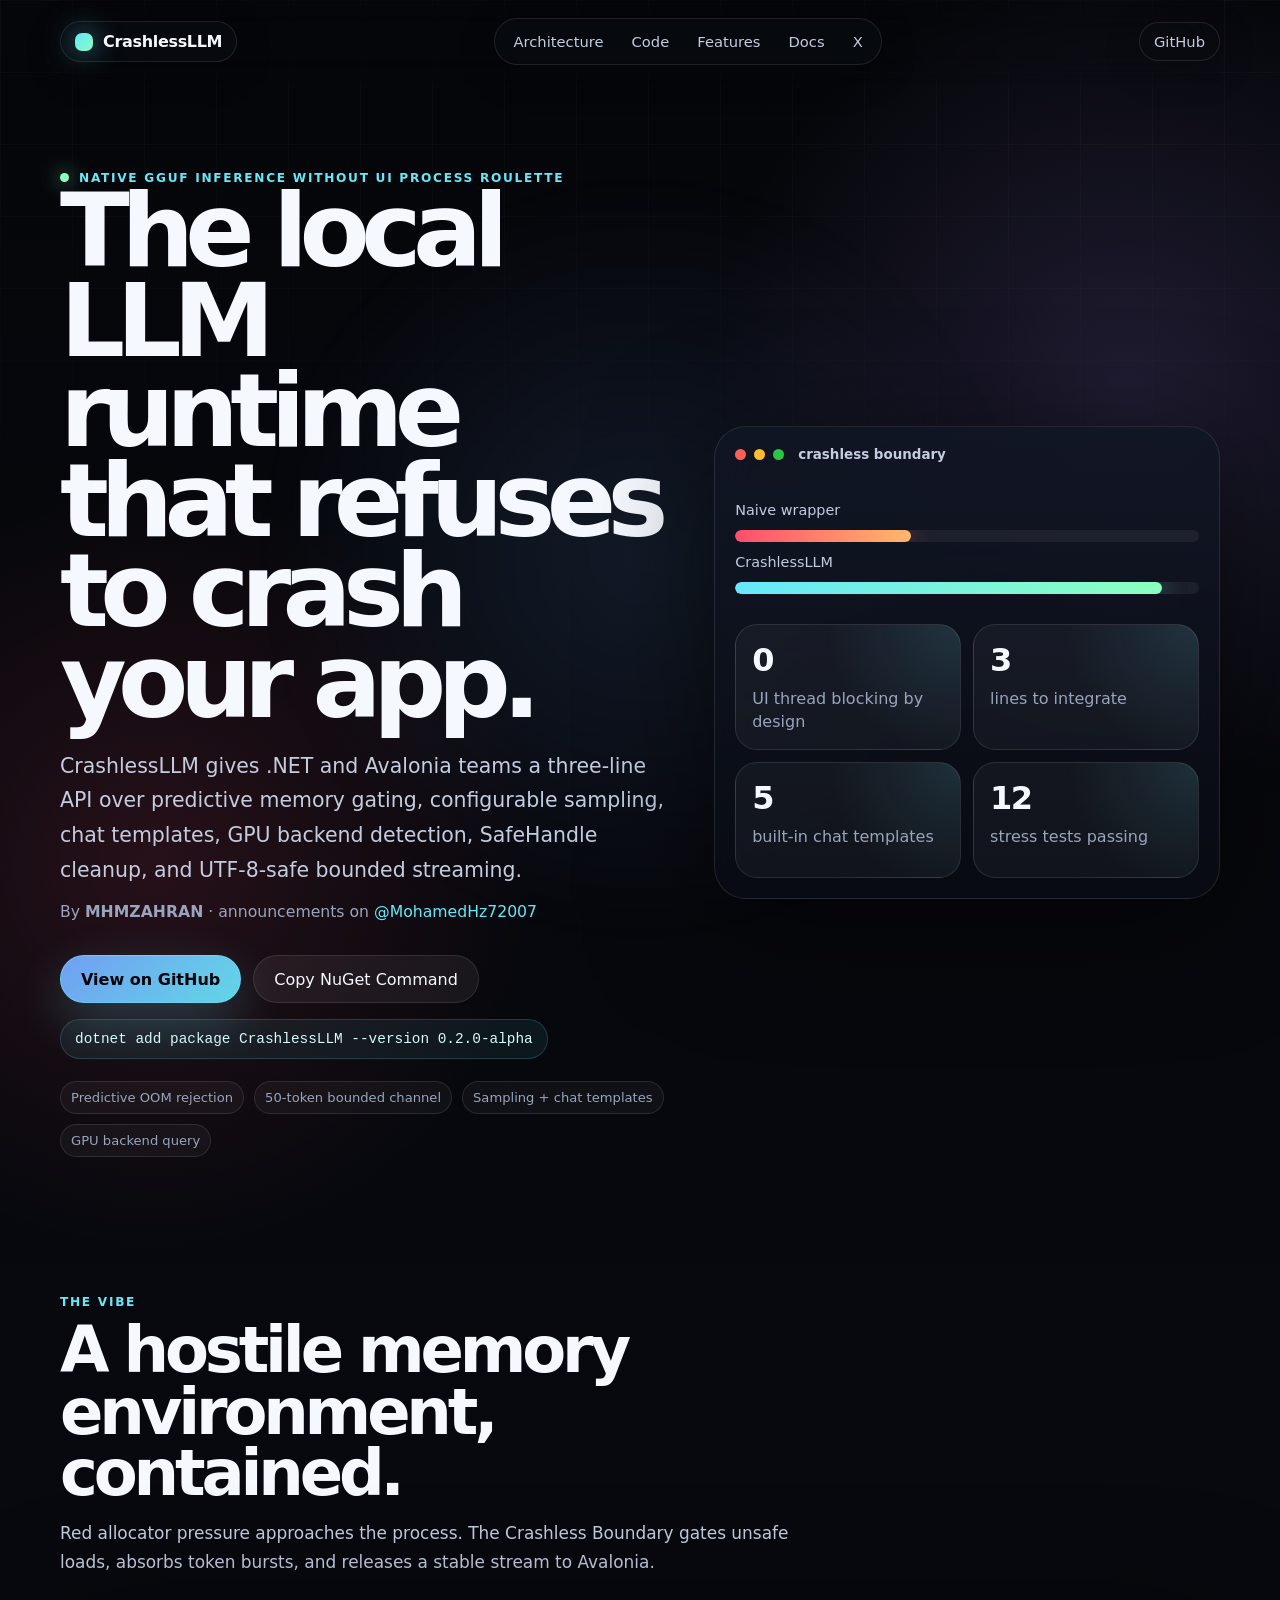
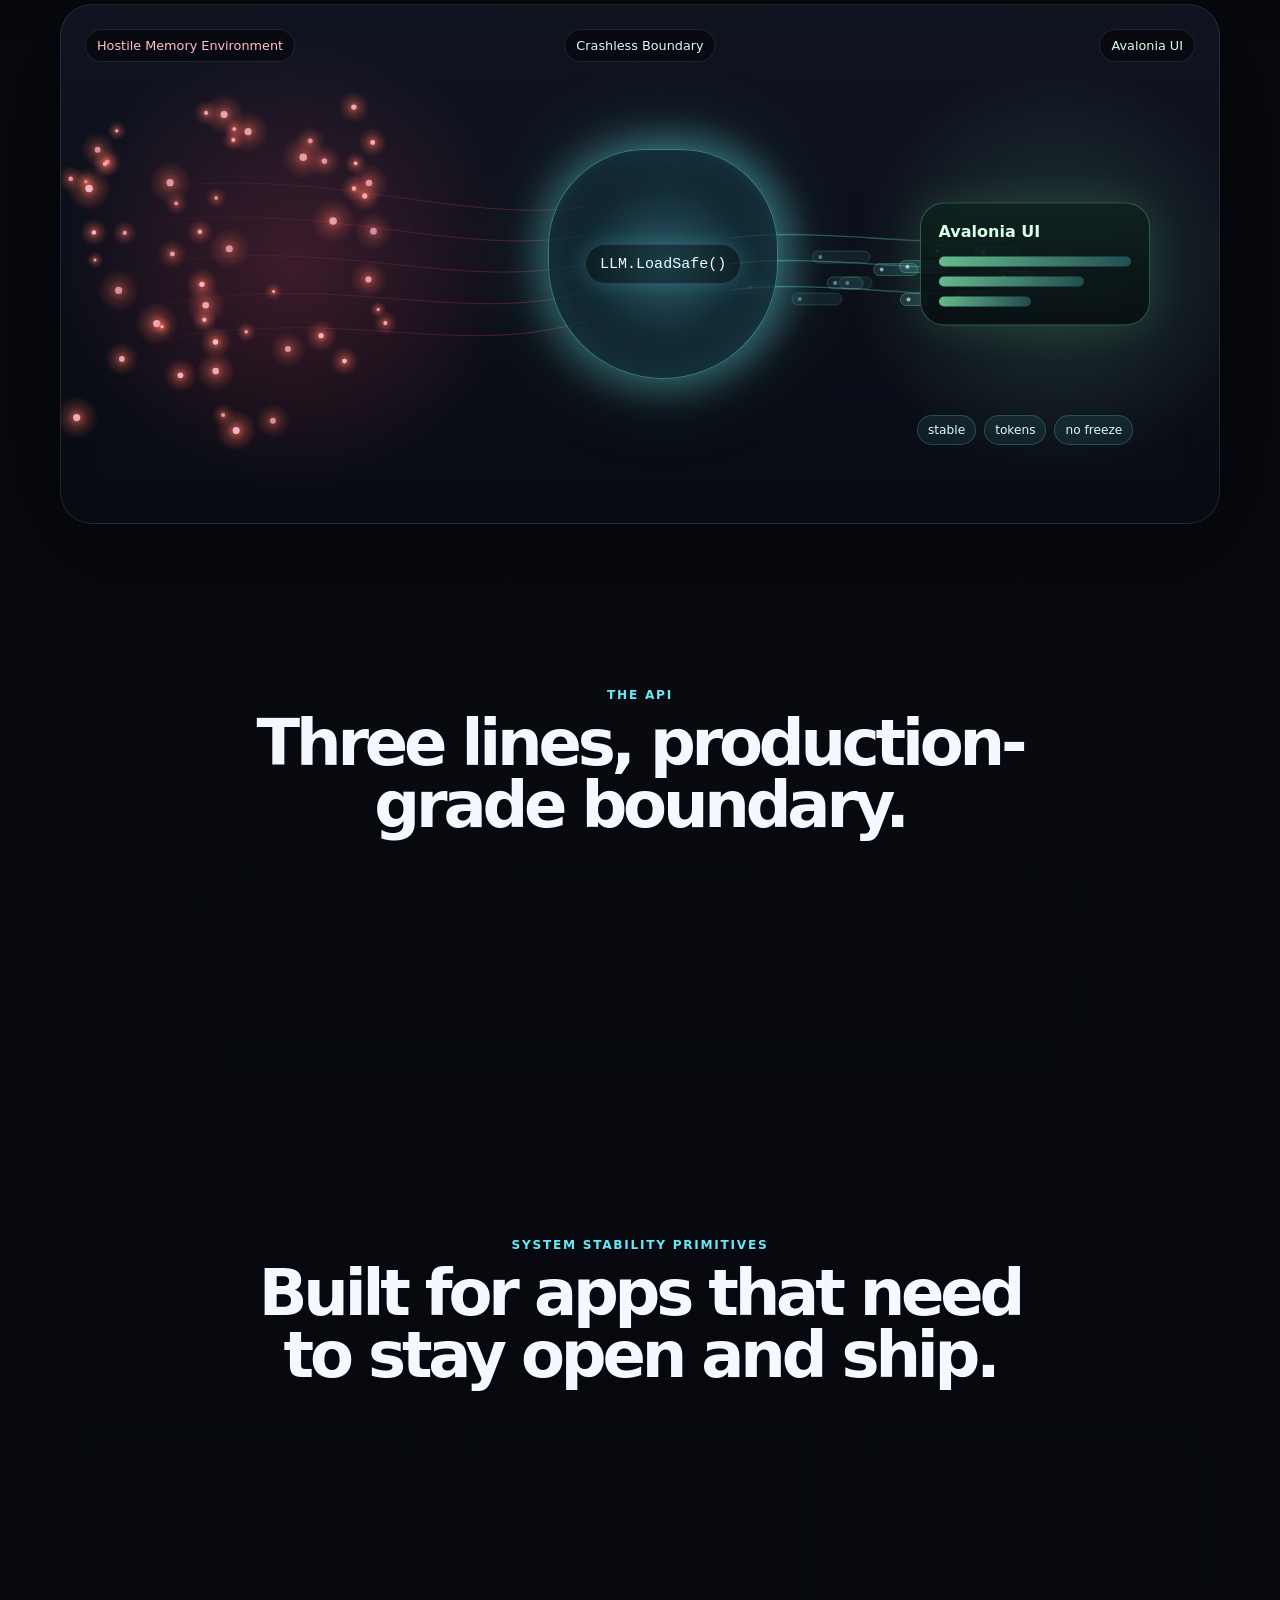
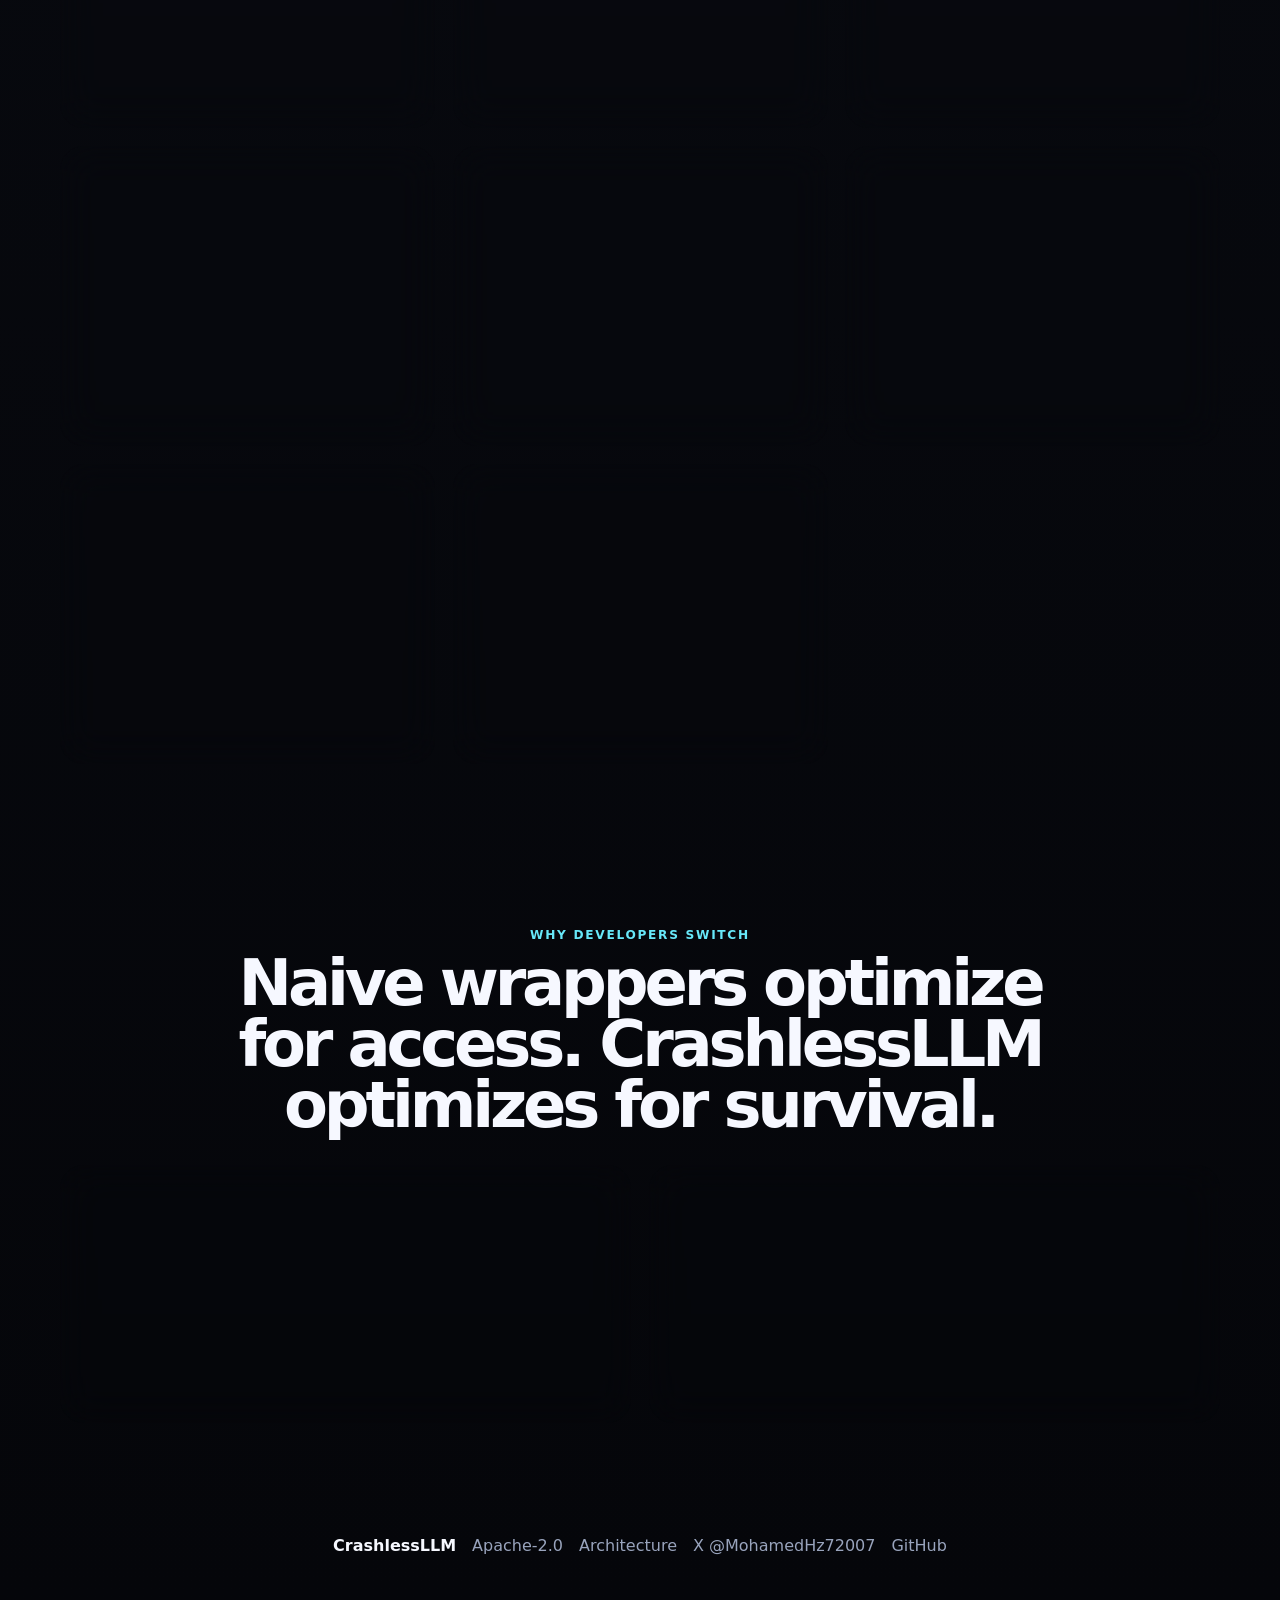
==== index.html @ f3a206a0 "Prepare CrashlessLLM for open-source publishing" ====
<!doctype html>
<html lang="en">
<head>
  <meta charset="utf-8">
  <meta name="viewport" content="width=device-width, initial-scale=1">
  <title>CrashlessLLM — Crash-resistant local LLMs for .NET</title>
  <meta name="description" content="CrashlessLLM is a zero-config, crash-resistant native embedding layer for local GGUF LLMs in .NET and Avalonia apps with predictive gating, sampling controls, chat templates, and bounded streaming.">
  <link rel="stylesheet" href="styles.css">
</head>
<body>
  <div class="page-glow"></div>
  <header class="nav">
    <a class="brand" href="#top" aria-label="CrashlessLLM home">
      <span class="brand-mark"></span>
      <span>CrashlessLLM</span>
    </a>
    <nav class="nav-links" aria-label="Primary navigation">
      <a href="#architecture">Architecture</a>
      <a href="#code">Code</a>
      <a href="#features">Features</a>
      <a href="docs/ARCHITECTURE.md">Docs</a>
      <a href="https://x.com/MohamedHz72007">X</a>
    </nav>
    <a class="nav-github" href="https://github.com/mohamedhossammohamed/CrashlessLLM">GitHub</a>
  </header>

  <main id="top">
    <section class="hero section-shell">
      <div class="hero-copy">
        <div class="eyebrow"><span></span> Native GGUF inference without UI process roulette</div>
        <h1>The local LLM runtime that refuses to crash your app.</h1>
        <p class="hero-subtitle">CrashlessLLM gives .NET and Avalonia teams a three-line API over predictive memory gating, configurable sampling, chat templates, GPU backend detection, SafeHandle cleanup, and UTF-8-safe bounded streaming.</p>
        <p class="creator-line">By <strong>MHMZAHRAN</strong> · announcements on <a href="https://x.com/MohamedHz72007">@MohamedHz72007</a></p>
        <div class="hero-actions">
          <a class="button primary" href="https://github.com/mohamedhossammohamed/CrashlessLLM">View on GitHub</a>
          <button class="button secondary" id="copyCommand" type="button" data-command="dotnet add package CrashlessLLM --version 0.2.0-alpha">Copy NuGet Command</button>
        </div>
        <div class="command-pill" id="commandPill">dotnet add package CrashlessLLM --version 0.2.0-alpha</div>
        <div class="proof-row" aria-label="Key stability promises">
          <span>Predictive OOM rejection</span>
          <span>50-token bounded channel</span>
          <span>Sampling + chat templates</span>
          <span>GPU backend query</span>
        </div>
      </div>
      <div class="hero-card" id="architecture">
        <div class="card-header">
          <span class="dot red"></span>
          <span class="dot yellow"></span>
          <span class="dot green"></span>
          <strong>crashless boundary</strong>
        </div>
        <div class="stability-meter">
          <span>Naive wrapper</span>
          <div class="meter unstable"><i></i></div>
          <span>CrashlessLLM</span>
          <div class="meter stable"><i></i></div>
        </div>
        <div class="hero-stat-grid">
          <div><strong>0</strong><span>UI thread blocking by design</span></div>
          <div><strong>3</strong><span>lines to integrate</span></div>
          <div><strong>5</strong><span>built-in chat templates</span></div>
          <div><strong>12</strong><span>stress tests passing</span></div>
        </div>
      </div>
    </section>

    <section class="visual-section section-shell" aria-labelledby="visual-title">
      <div class="section-heading">
        <span class="section-kicker">The vibe</span>
        <h2 id="visual-title">A hostile memory environment, contained.</h2>
        <p>Red allocator pressure approaches the process. The Crashless Boundary gates unsafe loads, absorbs token bursts, and releases a stable stream to Avalonia.</p>
      </div>
      <div class="memory-visual" role="img" aria-label="Animated diagram showing hostile memory particles being caught by CrashlessLLM and converted into stable token streams for Avalonia UI">
        <canvas id="memoryCanvas"></canvas>
        <div class="visual-label left">Hostile Memory Environment</div>
        <div class="visual-label center">Crashless Boundary</div>
        <div class="visual-label right">Avalonia UI</div>
        <div class="shield">
          <div class="shield-core">LLM.LoadSafe()</div>
        </div>
        <div class="ui-block">
          <span class="ui-title">Avalonia UI</span>
          <span class="ui-line wide"></span>
          <span class="ui-line"></span>
          <span class="ui-line short"></span>
        </div>
        <div class="token-stream" aria-hidden="true">
          <span>stable</span>
          <span>tokens</span>
          <span>no freeze</span>
        </div>
      </div>
    </section>

    <section class="code-section section-shell" id="code" aria-labelledby="code-title">
      <div class="section-heading compact">
        <span class="section-kicker">The API</span>
        <h2 id="code-title">Three lines, production-grade boundary.</h2>
      </div>
      <div class="code-window">
        <div class="code-titlebar">
          <span class="dot red"></span>
          <span class="dot yellow"></span>
          <span class="dot green"></span>
          <span>MainWindow.axaml.cs</span>
        </div>
        <pre><code><span class="kw">using var</span> llm = <span class="type">LLM</span>.<span class="fn">LoadSafe</span>(<span class="str">"models/llama-3-8b.gguf"</span>);
<span class="kw">await foreach</span> (<span class="kw">var</span> token <span class="kw">in</span> llm.<span class="fn">StreamAsync</span>(<span class="str">"Explain stable local inference."</span>))
    Output.Text += token;</code></pre>
      </div>
    </section>

    <section class="features section-shell" id="features" aria-labelledby="features-title">
      <div class="section-heading compact">
        <span class="section-kicker">System stability primitives</span>
        <h2 id="features-title">Built for apps that need to stay open and ship.</h2>
      </div>
      <div class="feature-grid">
        <article class="feature-card">
          <div class="feature-icon gate"></div>
          <h3>Predictive Gating</h3>
          <p>CrashlessLLM estimates model bytes, worst-case KV cache, and margin before native allocation. Unsafe loads become explicit diagnostics, not surprise process death.</p>
        </article>
        <article class="feature-card">
          <div class="feature-icon ui"></div>
          <h3>Zero UI Blocking</h3>
          <p>Generation runs on a native worker and streams through <code>IAsyncEnumerable&lt;string&gt;</code>. When the UI slows down, backpressure lands on the worker, not the window.</p>
        </article>
        <article class="feature-card">
          <div class="feature-icon gc"></div>
          <h3>GC-Safe Streaming</h3>
          <p>Ephemeral UTF-8 pointers are copied immediately, callback delegates stay pinned for the session lifetime, and SafeHandle-owned native resources release deterministically.</p>
        </article>
        <article class="feature-card">
          <div class="feature-icon gate"></div>
          <h3>Sampling Controls</h3>
          <p>Temperature, top-k, top-p, min-p, repeat penalty, repeat window, seed, and max tokens are configured from C# and translated into a native sampler chain.</p>
        </article>
        <article class="feature-card">
          <div class="feature-icon ui"></div>
          <h3>Chat Templates</h3>
          <p>Format conversations for Llama 3, ChatML, Mistral, Gemma, and Phi without scattering prompt syntax across your Avalonia view models.</p>
        </article>
        <article class="feature-card">
          <div class="feature-icon gate"></div>
          <h3>Accurate KV Introspection</h3>
          <p>After a safe load, query model layers, heads, context training size, and exact KV bytes per token for diagnostics and memory-aware UI reporting.</p>
        </article>
        <article class="feature-card">
          <div class="feature-icon ui"></div>
          <h3>GPU Backend Detection</h3>
          <p>Ask the native library which backends were compiled in — Metal, CUDA, Vulkan, ROCm, or SYCL — before presenting acceleration options.</p>
        </article>
        <article class="feature-card">
          <div class="feature-icon gc"></div>
          <h3>Native Release Pipeline</h3>
          <p>Cross-platform CI builds macOS, Linux, and Windows native artifacts. The NuGet publish script builds, tests, packs, verifies, and pushes.</p>
        </article>
      </div>
    </section>

    <section class="comparison section-shell" aria-labelledby="comparison-title">
      <div class="section-heading compact">
        <span class="section-kicker">Why developers switch</span>
        <h2 id="comparison-title">Naive wrappers optimize for access. CrashlessLLM optimizes for survival.</h2>
      </div>
      <div class="comparison-grid">
        <div class="comparison-card bad">
          <h3>Naive llama.cpp wrapper</h3>
          <ul>
            <li>Loads first, discovers OOM later</li>
            <li>Pushes tokens faster than UI can paint</li>
            <li>Lets C++ lifetime leak into managed code</li>
            <li>Hardcodes sampling, token limits, and prompt formats</li>
          </ul>
        </div>
        <div class="comparison-card good">
          <h3>CrashlessLLM</h3>
          <ul>
            <li>Rejects unsafe allocations before load</li>
            <li>Bounds token pressure with channel backpressure</li>
            <li>Owns native lifetime through SafeHandle</li>
            <li>Exposes sampling, chat templates, GPU flags, and model architecture</li>
          </ul>
        </div>
      </div>
    </section>
  </main>

  <footer class="footer section-shell">
    <span>CrashlessLLM</span>
    <span>Apache-2.0</span>
    <a href="docs/ARCHITECTURE.md">Architecture</a>
    <a href="https://x.com/MohamedHz72007">X @MohamedHz72007</a>
    <a href="https://github.com/mohamedhossammohamed/CrashlessLLM">GitHub</a>
  </footer>

  <script src="script.js"></script>
</body>
</html>
---- styles.css ----
:root {
  color-scheme: dark;
  --bg: #05060a;
  --bg-soft: #0a0d14;
  --panel: rgba(15, 20, 32, 0.72);
  --panel-strong: rgba(18, 24, 38, 0.92);
  --border: rgba(255, 255, 255, 0.1);
  --border-strong: rgba(139, 149, 255, 0.34);
  --text: #f6f8ff;
  --muted: #99a4bd;
  --muted-strong: #c4cce0;
  --blue: #77a7ff;
  --cyan: #67e8f9;
  --green: #8bffbf;
  --red: #ff4d6d;
  --orange: #ffb86b;
  --purple: #a78bfa;
  --shadow: 0 24px 120px rgba(0, 0, 0, 0.55);
  --radius-xl: 32px;
  --radius-lg: 24px;
  --radius-md: 16px;
}

* {
  box-sizing: border-box;
}

html {
  scroll-behavior: smooth;
}

body {
  margin: 0;
  min-height: 100vh;
  background:
    radial-gradient(circle at 50% -10%, rgba(103, 232, 249, 0.2), transparent 30rem),
    radial-gradient(circle at 12% 18%, rgba(255, 77, 109, 0.13), transparent 24rem),
    radial-gradient(circle at 88% 8%, rgba(167, 139, 250, 0.16), transparent 26rem),
    linear-gradient(180deg, #05060a 0%, #080a10 46%, #05060a 100%);
  color: var(--text);
  font-family: Inter, ui-sans-serif, system-ui, -apple-system, BlinkMacSystemFont, "Segoe UI", sans-serif;
  overflow-x: hidden;
}

body::before {
  position: fixed;
  inset: 0;
  pointer-events: none;
  content: "";
  background-image:
    linear-gradient(rgba(255, 255, 255, 0.035) 1px, transparent 1px),
    linear-gradient(90deg, rgba(255, 255, 255, 0.035) 1px, transparent 1px);
  background-size: 72px 72px;
  mask-image: linear-gradient(to bottom, rgba(0, 0, 0, 0.8), transparent 72%);
}

a {
  color: inherit;
  text-decoration: none;
}

button {
  font: inherit;
}

.page-glow {
  position: fixed;
  top: 14%;
  left: 50%;
  width: 54rem;
  height: 54rem;
  transform: translateX(-50%);
  pointer-events: none;
  background: radial-gradient(circle, rgba(119, 167, 255, 0.12), transparent 62%);
  filter: blur(18px);
}

.section-shell {
  position: relative;
  z-index: 1;
  width: min(1160px, calc(100% - 40px));
  margin: 0 auto;
}

.nav {
  position: sticky;
  top: 0;
  z-index: 10;
  display: flex;
  align-items: center;
  justify-content: space-between;
  width: min(1160px, calc(100% - 40px));
  margin: 0 auto;
  padding: 18px 0;
  backdrop-filter: blur(18px);
}

.brand,
.nav-links,
.nav-github {
  border: 1px solid var(--border);
  background: rgba(8, 11, 18, 0.66);
  box-shadow: 0 10px 40px rgba(0, 0, 0, 0.2);
}

.brand {
  display: inline-flex;
  align-items: center;
  gap: 10px;
  padding: 10px 14px;
  border-radius: 999px;
  font-weight: 760;
  letter-spacing: -0.02em;
}

.brand-mark {
  width: 18px;
  height: 18px;
  border-radius: 7px;
  background:
    linear-gradient(135deg, rgba(103, 232, 249, 0.9), rgba(139, 255, 191, 0.9)),
    #67e8f9;
  box-shadow: 0 0 28px rgba(103, 232, 249, 0.7);
}

.nav-links {
  display: flex;
  gap: 4px;
  padding: 6px;
  border-radius: 999px;
}

.nav-links a,
.nav-github {
  color: var(--muted-strong);
  font-size: 0.92rem;
}

.nav-links a {
  padding: 8px 12px;
  border-radius: 999px;
  transition: color 180ms ease, background 180ms ease;
}

.nav-links a:hover {
  color: var(--text);
  background: rgba(255, 255, 255, 0.08);
}

.nav-github {
  padding: 10px 14px;
  border-radius: 999px;
  transition: border-color 180ms ease, transform 180ms ease;
}

.nav-github:hover {
  transform: translateY(-1px);
  border-color: var(--border-strong);
}

.hero {
  display: grid;
  grid-template-columns: minmax(0, 1.1fr) minmax(320px, 0.9fr);
  gap: 36px;
  align-items: center;
  min-height: calc(100vh - 84px);
  padding: 84px 0 54px;
}

.eyebrow,
.section-kicker {
  display: inline-flex;
  align-items: center;
  gap: 10px;
  color: var(--cyan);
  text-transform: uppercase;
  letter-spacing: 0.14em;
  font-size: 0.76rem;
  font-weight: 800;
}

.eyebrow span {
  width: 9px;
  height: 9px;
  border-radius: 50%;
  background: var(--green);
  box-shadow: 0 0 20px var(--green);
}

h1,
h2,
h3,
p {
  margin-top: 0;
}

h1 {
  max-width: 780px;
  margin-bottom: 22px;
  font-size: clamp(3.7rem, 8vw, 7.6rem);
  line-height: 0.88;
  letter-spacing: -0.085em;
}

.hero-subtitle {
  max-width: 720px;
  color: var(--muted-strong);
  font-size: clamp(1.06rem, 2vw, 1.28rem);
  line-height: 1.7;
}

.creator-line {
  margin: -6px 0 0;
  color: var(--muted);
  font-size: 0.98rem;
}

.creator-line a {
  color: var(--cyan);
}

.hero-actions {
  display: flex;
  flex-wrap: wrap;
  gap: 12px;
  margin: 34px 0 16px;
}

.button {
  position: relative;
  display: inline-flex;
  align-items: center;
  justify-content: center;
  min-height: 48px;
  padding: 0 20px;
  border-radius: 999px;
  border: 1px solid var(--border);
  color: var(--text);
  cursor: pointer;
  transition: transform 180ms ease, border-color 180ms ease, box-shadow 180ms ease, background 180ms ease;
}

.button:hover {
  transform: translateY(-2px);
}

.button.primary {
  border-color: rgba(103, 232, 249, 0.48);
  background: linear-gradient(135deg, rgba(119, 167, 255, 0.95), rgba(103, 232, 249, 0.92));
  color: #02040a;
  font-weight: 820;
  box-shadow: 0 18px 50px rgba(103, 232, 249, 0.24);
}

.button.secondary {
  background: rgba(255, 255, 255, 0.06);
}

.button.secondary.copied {
  border-color: rgba(139, 255, 191, 0.7);
  box-shadow: 0 0 32px rgba(139, 255, 191, 0.22);
}

.command-pill {
  display: inline-flex;
  max-width: 100%;
  padding: 11px 14px;
  border: 1px solid rgba(103, 232, 249, 0.18);
  border-radius: 999px;
  color: #d7fbff;
  background: rgba(103, 232, 249, 0.07);
  font-family: ui-monospace, SFMono-Regular, Menlo, Monaco, Consolas, monospace;
  font-size: 0.9rem;
  white-space: nowrap;
  overflow: hidden;
  text-overflow: ellipsis;
}

.proof-row {
  display: flex;
  flex-wrap: wrap;
  gap: 10px;
  margin-top: 22px;
}

.proof-row span {
  padding: 8px 10px;
  border: 1px solid var(--border);
  border-radius: 999px;
  color: var(--muted);
  background: rgba(255, 255, 255, 0.04);
  font-size: 0.82rem;
}

.hero-card,
.memory-visual,
.code-window,
.feature-card,
.comparison-card {
  border: 1px solid var(--border);
  background: linear-gradient(180deg, rgba(17, 22, 36, 0.86), rgba(9, 12, 20, 0.78));
  box-shadow: var(--shadow);
  backdrop-filter: blur(20px);
}

.hero-card {
  min-height: 420px;
  padding: 20px;
  border-radius: var(--radius-xl);
}

.card-header,
.code-titlebar {
  display: flex;
  align-items: center;
  gap: 8px;
  color: var(--muted);
  font-size: 0.84rem;
}

.card-header strong {
  margin-left: 6px;
  color: var(--muted-strong);
  font-weight: 650;
}

.dot {
  width: 11px;
  height: 11px;
  border-radius: 50%;
  display: inline-block;
}

.dot.red {
  background: #ff5f57;
}

.dot.yellow {
  background: #ffbd2e;
}

.dot.green {
  background: #28c840;
}

.stability-meter {
  display: grid;
  gap: 12px;
  margin: 40px 0 30px;
  color: var(--muted-strong);
  font-size: 0.9rem;
}

.meter {
  height: 12px;
  overflow: hidden;
  border-radius: 999px;
  background: rgba(255, 255, 255, 0.06);
}

.meter i {
  display: block;
  height: 100%;
  border-radius: inherit;
}

.meter.unstable i {
  width: 38%;
  background: linear-gradient(90deg, var(--red), var(--orange));
  box-shadow: 0 0 24px rgba(255, 77, 109, 0.5);
  animation: jitter 900ms infinite steps(2, end);
}

.meter.stable i {
  width: 92%;
  background: linear-gradient(90deg, var(--cyan), var(--green));
  box-shadow: 0 0 24px rgba(103, 232, 249, 0.5);
}

.hero-stat-grid {
  display: grid;
  grid-template-columns: repeat(2, minmax(0, 1fr));
  gap: 12px;
}

.hero-stat-grid div {
  min-height: 116px;
  padding: 16px;
  border: 1px solid var(--border);
  border-radius: 22px;
  background:
    radial-gradient(circle at top right, rgba(103, 232, 249, 0.12), transparent 52%),
    rgba(255, 255, 255, 0.04);
}

.hero-stat-grid strong {
  display: block;
  margin-bottom: 8px;
  font-size: 2rem;
  letter-spacing: -0.05em;
}

.hero-stat-grid span {
  color: var(--muted);
  line-height: 1.45;
}

.visual-section,
.code-section,
.features,
.comparison {
  padding: 80px 0;
}

.section-heading {
  max-width: 760px;
  margin-bottom: 28px;
}

.section-heading.compact {
  max-width: 840px;
  text-align: center;
  margin: 0 auto 28px;
}

.section-heading h2 {
  margin: 10px 0 14px;
  font-size: clamp(2.2rem, 5vw, 4.8rem);
  line-height: 0.96;
  letter-spacing: -0.065em;
}

.section-heading p {
  color: var(--muted-strong);
  font-size: 1.06rem;
  line-height: 1.7;
}

.memory-visual {
  position: relative;
  min-height: 520px;
  overflow: hidden;
  border-radius: var(--radius-xl);
}

.memory-visual::before {
  position: absolute;
  inset: 0;
  content: "";
  background:
    radial-gradient(circle at 20% 50%, rgba(255, 77, 109, 0.2), transparent 24%),
    radial-gradient(circle at 54% 48%, rgba(103, 232, 249, 0.22), transparent 20%),
    radial-gradient(circle at 86% 52%, rgba(139, 255, 191, 0.16), transparent 20%);
}

#memoryCanvas {
  position: absolute;
  inset: 0;
  width: 100%;
  height: 100%;
}

.visual-label {
  position: absolute;
  top: 24px;
  z-index: 2;
  padding: 8px 11px;
  border: 1px solid var(--border);
  border-radius: 999px;
  color: var(--muted-strong);
  background: rgba(5, 6, 10, 0.62);
  font-size: 0.8rem;
}

.visual-label.left {
  left: 24px;
  color: #ffc1cb;
}

.visual-label.center {
  left: 50%;
  transform: translateX(-50%);
  color: #d8fbff;
}

.visual-label.right {
  right: 24px;
  color: #d7ffe7;
}

.shield {
  position: absolute;
  z-index: 3;
  top: 50%;
  left: 52%;
  display: grid;
  place-items: center;
  width: min(230px, 26vw);
  aspect-ratio: 1;
  transform: translate(-50%, -50%);
  border: 1px solid rgba(103, 232, 249, 0.5);
  border-radius: 44% 44% 52% 52%;
  background:
    radial-gradient(circle, rgba(103, 232, 249, 0.3), rgba(103, 232, 249, 0.07) 58%, rgba(103, 232, 249, 0.02) 70%),
    rgba(4, 10, 18, 0.72);
  box-shadow:
    inset 0 0 44px rgba(103, 232, 249, 0.26),
    0 0 46px rgba(103, 232, 249, 0.38),
    0 0 100px rgba(139, 255, 191, 0.18);
  animation: shieldPulse 2.8s ease-in-out infinite;
}

.shield-core {
  padding: 10px 14px;
  border: 1px solid rgba(255, 255, 255, 0.12);
  border-radius: 999px;
  color: #e9fdff;
  background: rgba(0, 0, 0, 0.28);
  font-family: ui-monospace, SFMono-Regular, Menlo, Monaco, Consolas, monospace;
  font-size: clamp(0.72rem, 1.3vw, 0.94rem);
  box-shadow: 0 0 24px rgba(103, 232, 249, 0.24);
}

.ui-block {
  position: absolute;
  right: 6%;
  top: 50%;
  z-index: 3;
  width: min(230px, 23vw);
  min-width: 154px;
  padding: 18px;
  transform: translateY(-50%);
  border: 1px solid rgba(139, 255, 191, 0.28);
  border-radius: 24px;
  background: linear-gradient(180deg, rgba(15, 34, 30, 0.9), rgba(7, 14, 18, 0.9));
  box-shadow: 0 0 44px rgba(139, 255, 191, 0.12);
}

.ui-title {
  display: block;
  margin-bottom: 16px;
  color: #d9ffe9;
  font-weight: 760;
}

.ui-line {
  display: block;
  height: 10px;
  margin-top: 10px;
  border-radius: 999px;
  background: linear-gradient(90deg, rgba(139, 255, 191, 0.7), rgba(103, 232, 249, 0.25));
}

.ui-line.wide {
  width: 100%;
}

.ui-line:not(.wide):not(.short) {
  width: 76%;
}

.ui-line.short {
  width: 48%;
}

.token-stream {
  position: absolute;
  z-index: 4;
  right: 7.4%;
  bottom: 78px;
  display: flex;
  gap: 8px;
}

.token-stream span {
  padding: 7px 10px;
  border: 1px solid rgba(103, 232, 249, 0.22);
  border-radius: 999px;
  color: #d9fcff;
  background: rgba(103, 232, 249, 0.08);
  font-size: 0.76rem;
  animation: tokenFloat 2.4s ease-in-out infinite;
}

.token-stream span:nth-child(2) {
  animation-delay: 180ms;
}

.token-stream span:nth-child(3) {
  animation-delay: 360ms;
}

.code-window {
  max-width: 900px;
  margin: 0 auto;
  overflow: hidden;
  border-radius: var(--radius-lg);
}

.code-titlebar {
  padding: 14px 16px;
  border-bottom: 1px solid var(--border);
  background: rgba(255, 255, 255, 0.04);
}

.code-titlebar span:last-child {
  margin-left: 6px;
}

pre {
  margin: 0;
  padding: clamp(20px, 4vw, 34px);
  overflow-x: auto;
  color: #d9e2ff;
  font-family: ui-monospace, SFMono-Regular, Menlo, Monaco, Consolas, monospace;
  font-size: clamp(0.9rem, 2vw, 1.08rem);
  line-height: 1.85;
}

.kw {
  color: #c4b5fd;
}

.type {
  color: #67e8f9;
}

.fn {
  color: #8bffbf;
}

.str {
  color: #ffcd8a;
}

.feature-grid,
.comparison-grid {
  display: grid;
  grid-template-columns: repeat(3, minmax(0, 1fr));
  gap: 18px;
}

.feature-card {
  position: relative;
  min-height: 300px;
  padding: 24px;
  overflow: hidden;
  border-radius: var(--radius-lg);
  transition: transform 220ms ease, border-color 220ms ease, box-shadow 220ms ease;
}

.feature-card::before {
  position: absolute;
  inset: 0;
  content: "";
  opacity: 0;
  background: radial-gradient(circle at 50% 0%, rgba(103, 232, 249, 0.16), transparent 54%);
  transition: opacity 220ms ease;
}

.feature-card:hover {
  transform: translateY(-8px);
  border-color: var(--border-strong);
  box-shadow: 0 28px 120px rgba(103, 232, 249, 0.13);
}

.feature-card:hover::before {
  opacity: 1;
}

.feature-icon {
  position: relative;
  z-index: 1;
  width: 48px;
  height: 48px;
  margin-bottom: 24px;
  border-radius: 16px;
  border: 1px solid rgba(103, 232, 249, 0.28);
  background: rgba(103, 232, 249, 0.09);
  box-shadow: inset 0 0 24px rgba(103, 232, 249, 0.12);
}

.feature-icon.gate::after,
.feature-icon.ui::after,
.feature-icon.gc::after {
  position: absolute;
  inset: 12px;
  content: "";
  border-radius: inherit;
}

.feature-icon.gate::after {
  border: 2px solid var(--cyan);
  border-bottom-color: var(--green);
}

.feature-icon.ui::after {
  border: 2px solid var(--green);
  border-radius: 7px;
  box-shadow: 12px 9px 0 -7px var(--cyan);
}

.feature-icon.gc::after {
  background: conic-gradient(from 90deg, var(--purple), var(--cyan), var(--green), var(--purple));
  mask: radial-gradient(circle, transparent 44%, #000 46%);
}

.feature-card h3,
.feature-card p {
  position: relative;
  z-index: 1;
}

.feature-card h3,
.comparison-card h3 {
  margin-bottom: 12px;
  font-size: 1.25rem;
  letter-spacing: -0.03em;
}

.feature-card p,
.comparison-card li {
  color: var(--muted-strong);
  line-height: 1.72;
}

.feature-card code {
  color: #d9fcff;
  font-family: ui-monospace, SFMono-Regular, Menlo, Monaco, Consolas, monospace;
}

.comparison-grid {
  grid-template-columns: repeat(2, minmax(0, 1fr));
}

.comparison-card {
  padding: 26px;
  border-radius: var(--radius-lg);
}

.comparison-card.bad {
  border-color: rgba(255, 77, 109, 0.2);
  background: linear-gradient(180deg, rgba(44, 14, 24, 0.58), rgba(9, 12, 20, 0.78));
}

.comparison-card.good {
  border-color: rgba(139, 255, 191, 0.22);
  background: linear-gradient(180deg, rgba(14, 38, 30, 0.58), rgba(9, 12, 20, 0.78));
}

.comparison-card ul {
  margin: 0;
  padding-left: 20px;
}

.comparison-card li + li {
  margin-top: 10px;
}

.footer {
  display: flex;
  flex-wrap: wrap;
  gap: 16px;
  justify-content: center;
  padding: 34px 0 48px;
  color: var(--muted);
}

.footer span:first-child {
  color: var(--text);
  font-weight: 760;
}

.footer a:hover {
  color: var(--cyan);
}

@keyframes shieldPulse {
  0%, 100% {
    transform: translate(-50%, -50%) scale(1);
    box-shadow:
      inset 0 0 44px rgba(103, 232, 249, 0.26),
      0 0 46px rgba(103, 232, 249, 0.38),
      0 0 100px rgba(139, 255, 191, 0.18);
  }
  50% {
    transform: translate(-50%, -50%) scale(1.025);
    box-shadow:
      inset 0 0 54px rgba(103, 232, 249, 0.38),
      0 0 64px rgba(103, 232, 249, 0.52),
      0 0 128px rgba(139, 255, 191, 0.24);
  }
}

@keyframes tokenFloat {
  0%, 100% {
    transform: translateY(0);
  }
  50% {
    transform: translateY(-8px);
  }
}

@keyframes jitter {
  0%, 100% {
    transform: translateX(0) scaleX(1);
  }
  50% {
    transform: translateX(4px) scaleX(0.82);
  }
}

@media (max-width: 920px) {
  .nav-links {
    display: none;
  }

  .hero {
    grid-template-columns: 1fr;
    min-height: auto;
    padding-top: 66px;
  }

  .feature-grid,
  .comparison-grid {
    grid-template-columns: 1fr;
  }

  .memory-visual {
    min-height: 460px;
  }

  .shield {
    left: 45%;
    width: 190px;
  }

  .ui-block {
    right: 18px;
  }
}

@media (max-width: 620px) {
  .section-shell,
  .nav {
    width: min(100% - 28px, 1160px);
  }

  h1 {
    font-size: clamp(3rem, 18vw, 4.8rem);
  }

  .hero-actions {
    flex-direction: column;
    align-items: stretch;
  }

  .button {
    width: 100%;
  }

  .hero-stat-grid {
    grid-template-columns: 1fr;
  }

  .visual-label.center {
    display: none;
  }

  .visual-label.right {
    top: auto;
    bottom: 24px;
  }

  .shield {
    top: 48%;
    left: 50%;
    width: 168px;
  }

  .ui-block {
    display: none;
  }

  .token-stream {
    right: 18px;
    bottom: 26px;
  }
}

@media (prefers-reduced-motion: reduce) {
  *,
  *::before,
  *::after {
    scroll-behavior: auto !important;
    animation-duration: 1ms !important;
    animation-iteration-count: 1 !important;
    transition-duration: 1ms !important;
  }
}
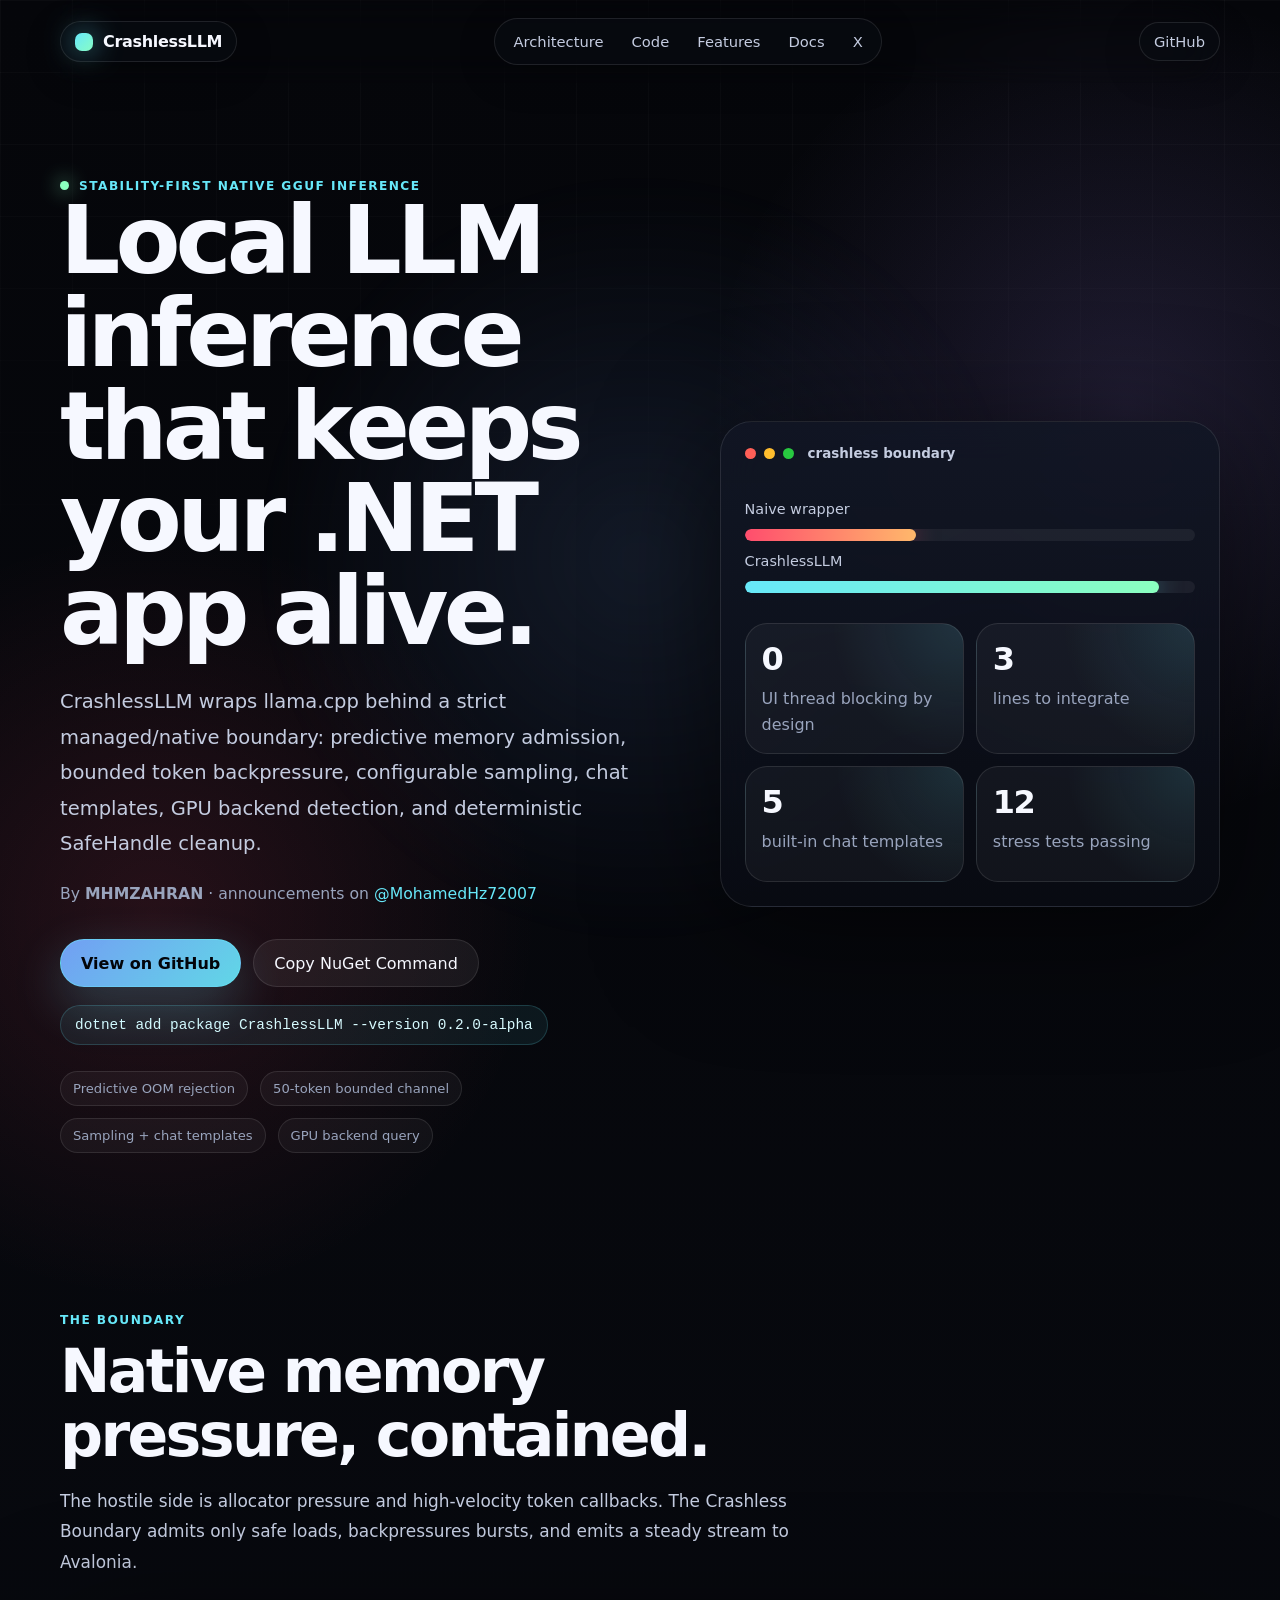
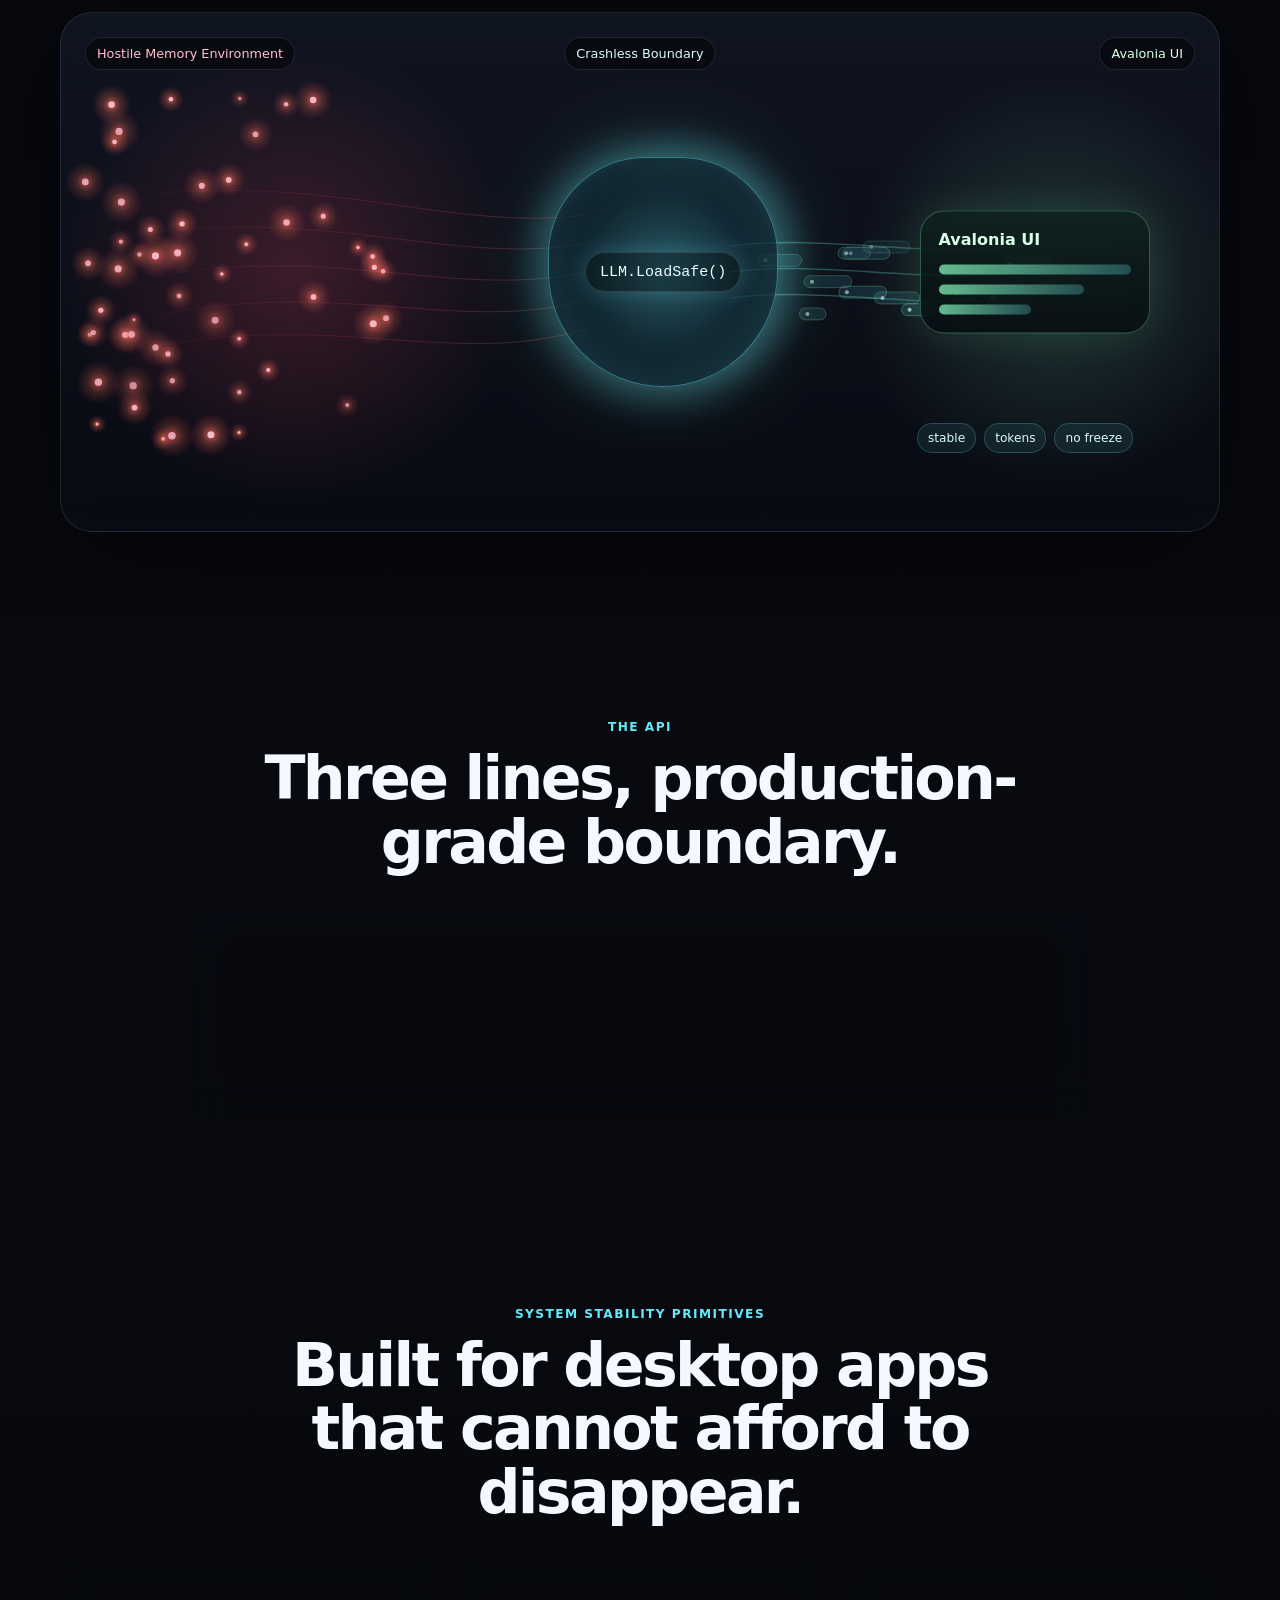
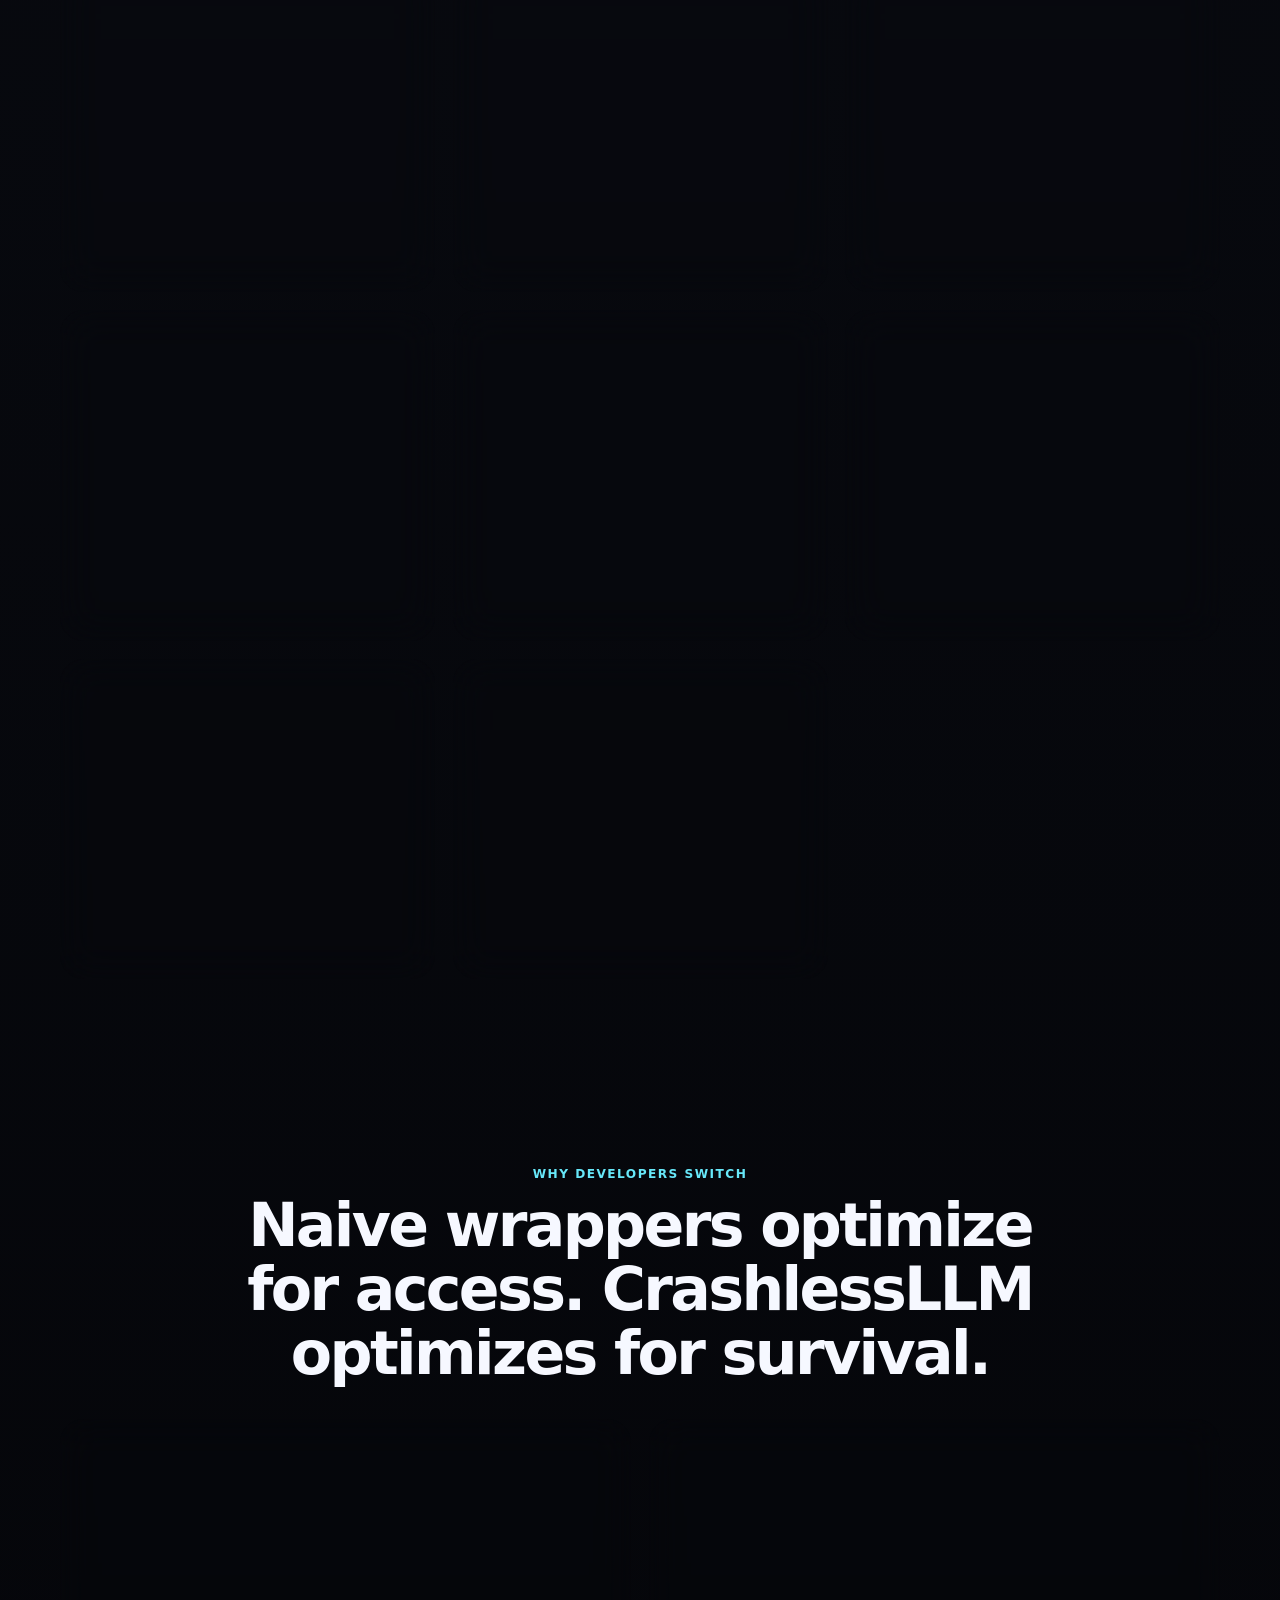
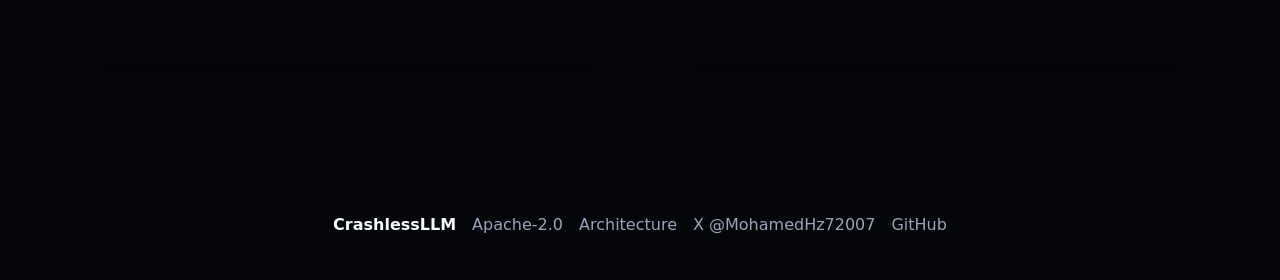
==== commit 90c8073c: "Polish landing page and add X launch thread" ====
--- a/index.html
+++ b/index.html
@@ -27,9 +27,9 @@
   <main id="top">
     <section class="hero section-shell">
       <div class="hero-copy">
-        <div class="eyebrow"><span></span> Native GGUF inference without UI process roulette</div>
-        <h1>The local LLM runtime that refuses to crash your app.</h1>
-        <p class="hero-subtitle">CrashlessLLM gives .NET and Avalonia teams a three-line API over predictive memory gating, configurable sampling, chat templates, GPU backend detection, SafeHandle cleanup, and UTF-8-safe bounded streaming.</p>
+        <div class="eyebrow"><span></span> Stability-first native GGUF inference</div>
+        <h1>Local LLM inference that keeps your .NET app alive.</h1>
+        <p class="hero-subtitle">CrashlessLLM wraps llama.cpp behind a strict managed/native boundary: predictive memory admission, bounded token backpressure, configurable sampling, chat templates, GPU backend detection, and deterministic SafeHandle cleanup.</p>
         <p class="creator-line">By <strong>MHMZAHRAN</strong> · announcements on <a href="https://x.com/MohamedHz72007">@MohamedHz72007</a></p>
         <div class="hero-actions">
           <a class="button primary" href="https://github.com/mohamedhossammohamed/CrashlessLLM">View on GitHub</a>
@@ -67,9 +67,9 @@
 
     <section class="visual-section section-shell" aria-labelledby="visual-title">
       <div class="section-heading">
-        <span class="section-kicker">The vibe</span>
-        <h2 id="visual-title">A hostile memory environment, contained.</h2>
-        <p>Red allocator pressure approaches the process. The Crashless Boundary gates unsafe loads, absorbs token bursts, and releases a stable stream to Avalonia.</p>
+        <span class="section-kicker">The boundary</span>
+        <h2 id="visual-title">Native memory pressure, contained.</h2>
+        <p>The hostile side is allocator pressure and high-velocity token callbacks. The Crashless Boundary admits only safe loads, backpressures bursts, and emits a steady stream to Avalonia.</p>
       </div>
       <div class="memory-visual" role="img" aria-label="Animated diagram showing hostile memory particles being caught by CrashlessLLM and converted into stable token streams for Avalonia UI">
         <canvas id="memoryCanvas"></canvas>
@@ -114,7 +114,7 @@
     <section class="features section-shell" id="features" aria-labelledby="features-title">
       <div class="section-heading compact">
         <span class="section-kicker">System stability primitives</span>
-        <h2 id="features-title">Built for apps that need to stay open and ship.</h2>
+        <h2 id="features-title">Built for desktop apps that cannot afford to disappear.</h2>
       </div>
       <div class="feature-grid">
         <article class="feature-card">
--- a/styles.css
+++ b/styles.css
@@ -161,10 +161,10 @@
 .hero {
   display: grid;
   grid-template-columns: minmax(0, 1.1fr) minmax(320px, 0.9fr);
-  gap: 36px;
+  gap: 48px;
   align-items: center;
   min-height: calc(100vh - 84px);
-  padding: 84px 0 54px;
+  padding: 92px 0 64px;
 }
 
 .eyebrow,
@@ -174,7 +174,7 @@
   gap: 10px;
   color: var(--cyan);
   text-transform: uppercase;
-  letter-spacing: 0.14em;
+  letter-spacing: 0.12em;
   font-size: 0.76rem;
   font-weight: 800;
 }
@@ -196,23 +196,24 @@
 
 h1 {
   max-width: 780px;
-  margin-bottom: 22px;
-  font-size: clamp(3.7rem, 8vw, 7.6rem);
-  line-height: 0.88;
-  letter-spacing: -0.085em;
+  margin-bottom: 26px;
+  font-size: clamp(3.3rem, 7.4vw, 7rem);
+  line-height: 0.98;
+  letter-spacing: -0.052em;
 }
 
 .hero-subtitle {
   max-width: 720px;
   color: var(--muted-strong);
-  font-size: clamp(1.06rem, 2vw, 1.28rem);
-  line-height: 1.7;
+  font-size: clamp(1.04rem, 1.8vw, 1.22rem);
+  line-height: 1.82;
 }
 
 .creator-line {
-  margin: -6px 0 0;
+  margin: 12px 0 0;
   color: var(--muted);
   font-size: 0.98rem;
+  line-height: 1.65;
 }
 
 .creator-line a {
@@ -223,7 +224,7 @@
   display: flex;
   flex-wrap: wrap;
   gap: 12px;
-  margin: 34px 0 16px;
+  margin: 32px 0 18px;
 }
 
 .button {
@@ -279,12 +280,12 @@
 .proof-row {
   display: flex;
   flex-wrap: wrap;
-  gap: 10px;
-  margin-top: 22px;
+  gap: 12px;
+  margin-top: 26px;
 }
 
 .proof-row span {
-  padding: 8px 10px;
+  padding: 9px 12px;
   border: 1px solid var(--border);
   border-radius: 999px;
   color: var(--muted);
@@ -305,7 +306,7 @@
 
 .hero-card {
   min-height: 420px;
-  padding: 20px;
+  padding: 24px;
   border-radius: var(--radius-xl);
 }
 
@@ -402,38 +403,38 @@
 
 .hero-stat-grid span {
   color: var(--muted);
-  line-height: 1.45;
+  line-height: 1.6;
 }
 
 .visual-section,
 .code-section,
 .features,
 .comparison {
-  padding: 80px 0;
+  padding: 92px 0;
 }
 
 .section-heading {
   max-width: 760px;
-  margin-bottom: 28px;
+  margin-bottom: 34px;
 }
 
 .section-heading.compact {
   max-width: 840px;
   text-align: center;
-  margin: 0 auto 28px;
+  margin: 0 auto 34px;
 }
 
 .section-heading h2 {
-  margin: 10px 0 14px;
-  font-size: clamp(2.2rem, 5vw, 4.8rem);
-  line-height: 0.96;
-  letter-spacing: -0.065em;
+  margin: 12px 0 18px;
+  font-size: clamp(2.15rem, 4.7vw, 4.45rem);
+  line-height: 1.06;
+  letter-spacing: -0.044em;
 }
 
 .section-heading p {
   color: var(--muted-strong);
   font-size: 1.06rem;
-  line-height: 1.7;
+  line-height: 1.82;
 }
 
 .memory-visual {
@@ -642,8 +643,8 @@
 
 .feature-card {
   position: relative;
-  min-height: 300px;
-  padding: 24px;
+  min-height: 320px;
+  padding: 28px;
   overflow: hidden;
   border-radius: var(--radius-lg);
   transition: transform 220ms ease, border-color 220ms ease, box-shadow 220ms ease;
@@ -713,15 +714,16 @@
 
 .feature-card h3,
 .comparison-card h3 {
-  margin-bottom: 12px;
+  margin-bottom: 14px;
   font-size: 1.25rem;
-  letter-spacing: -0.03em;
+  line-height: 1.28;
+  letter-spacing: -0.014em;
 }
 
 .feature-card p,
 .comparison-card li {
   color: var(--muted-strong);
-  line-height: 1.72;
+  line-height: 1.82;
 }
 
 .feature-card code {
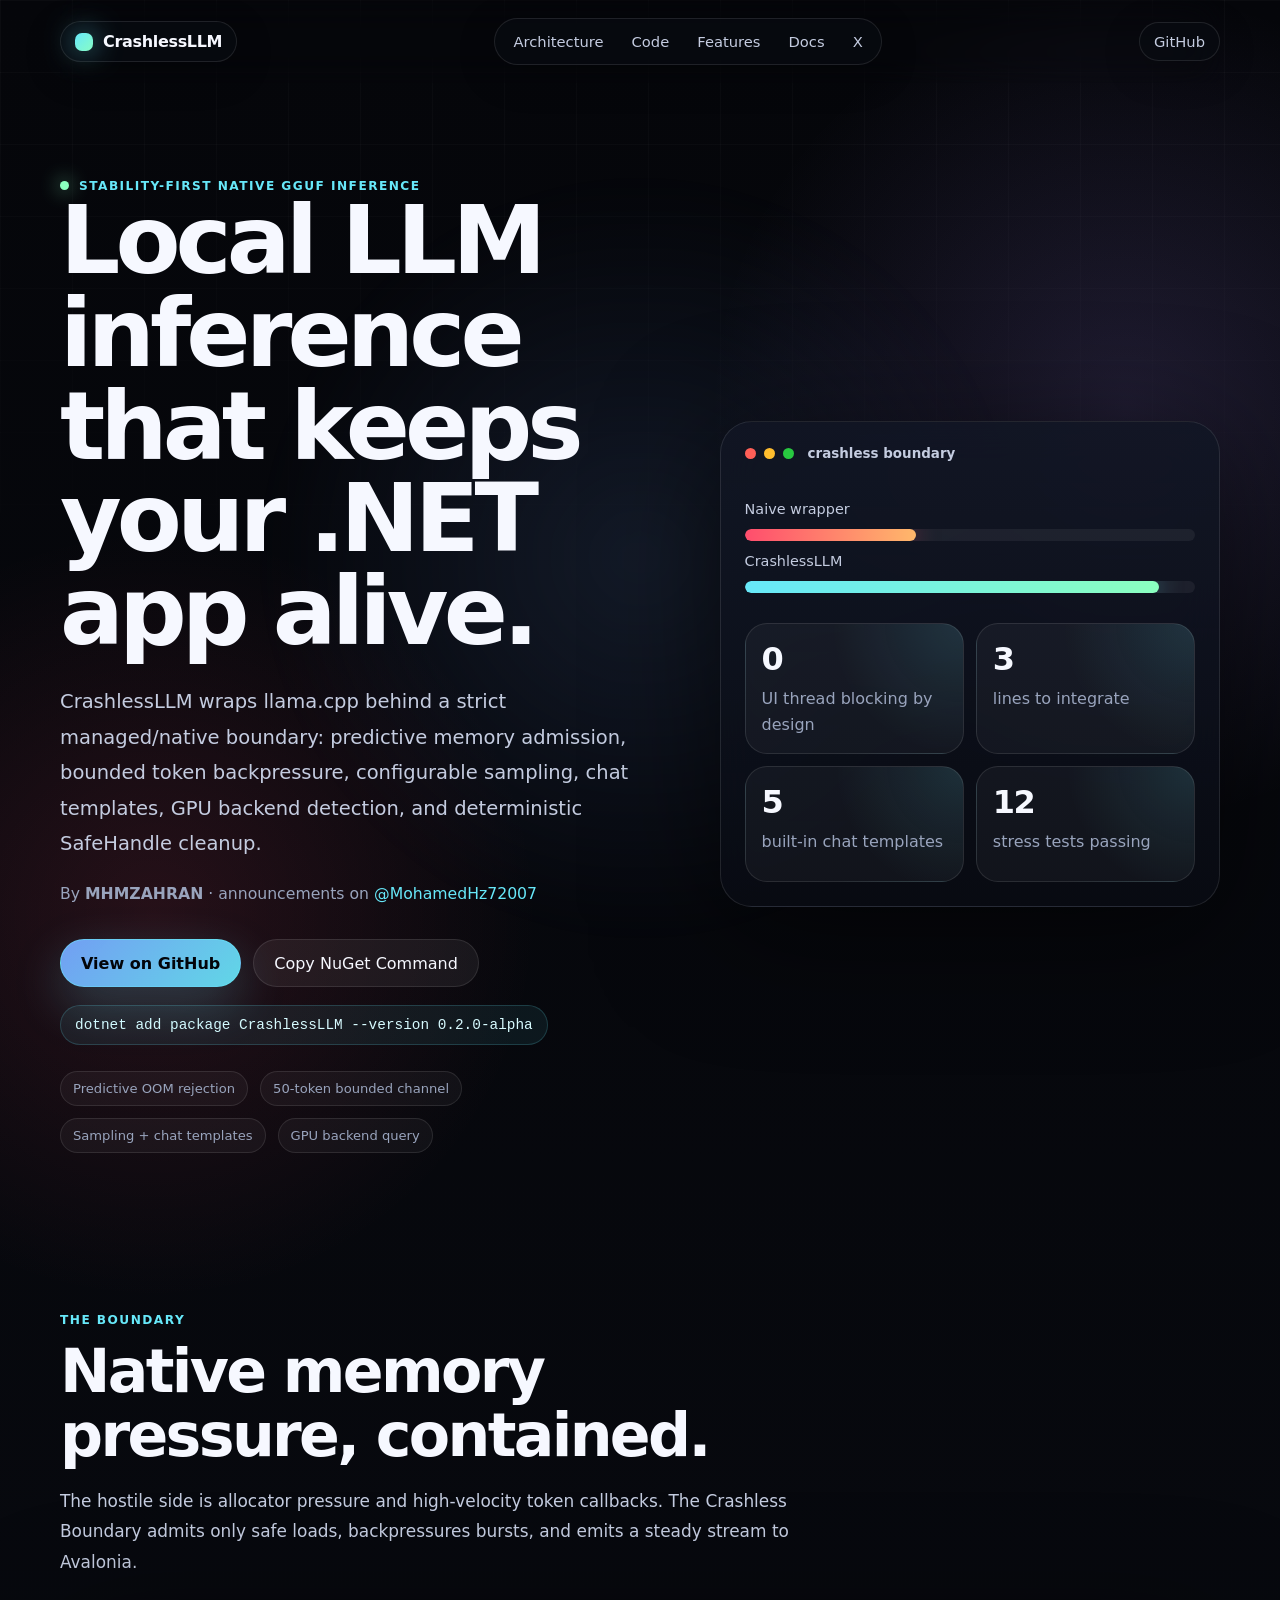
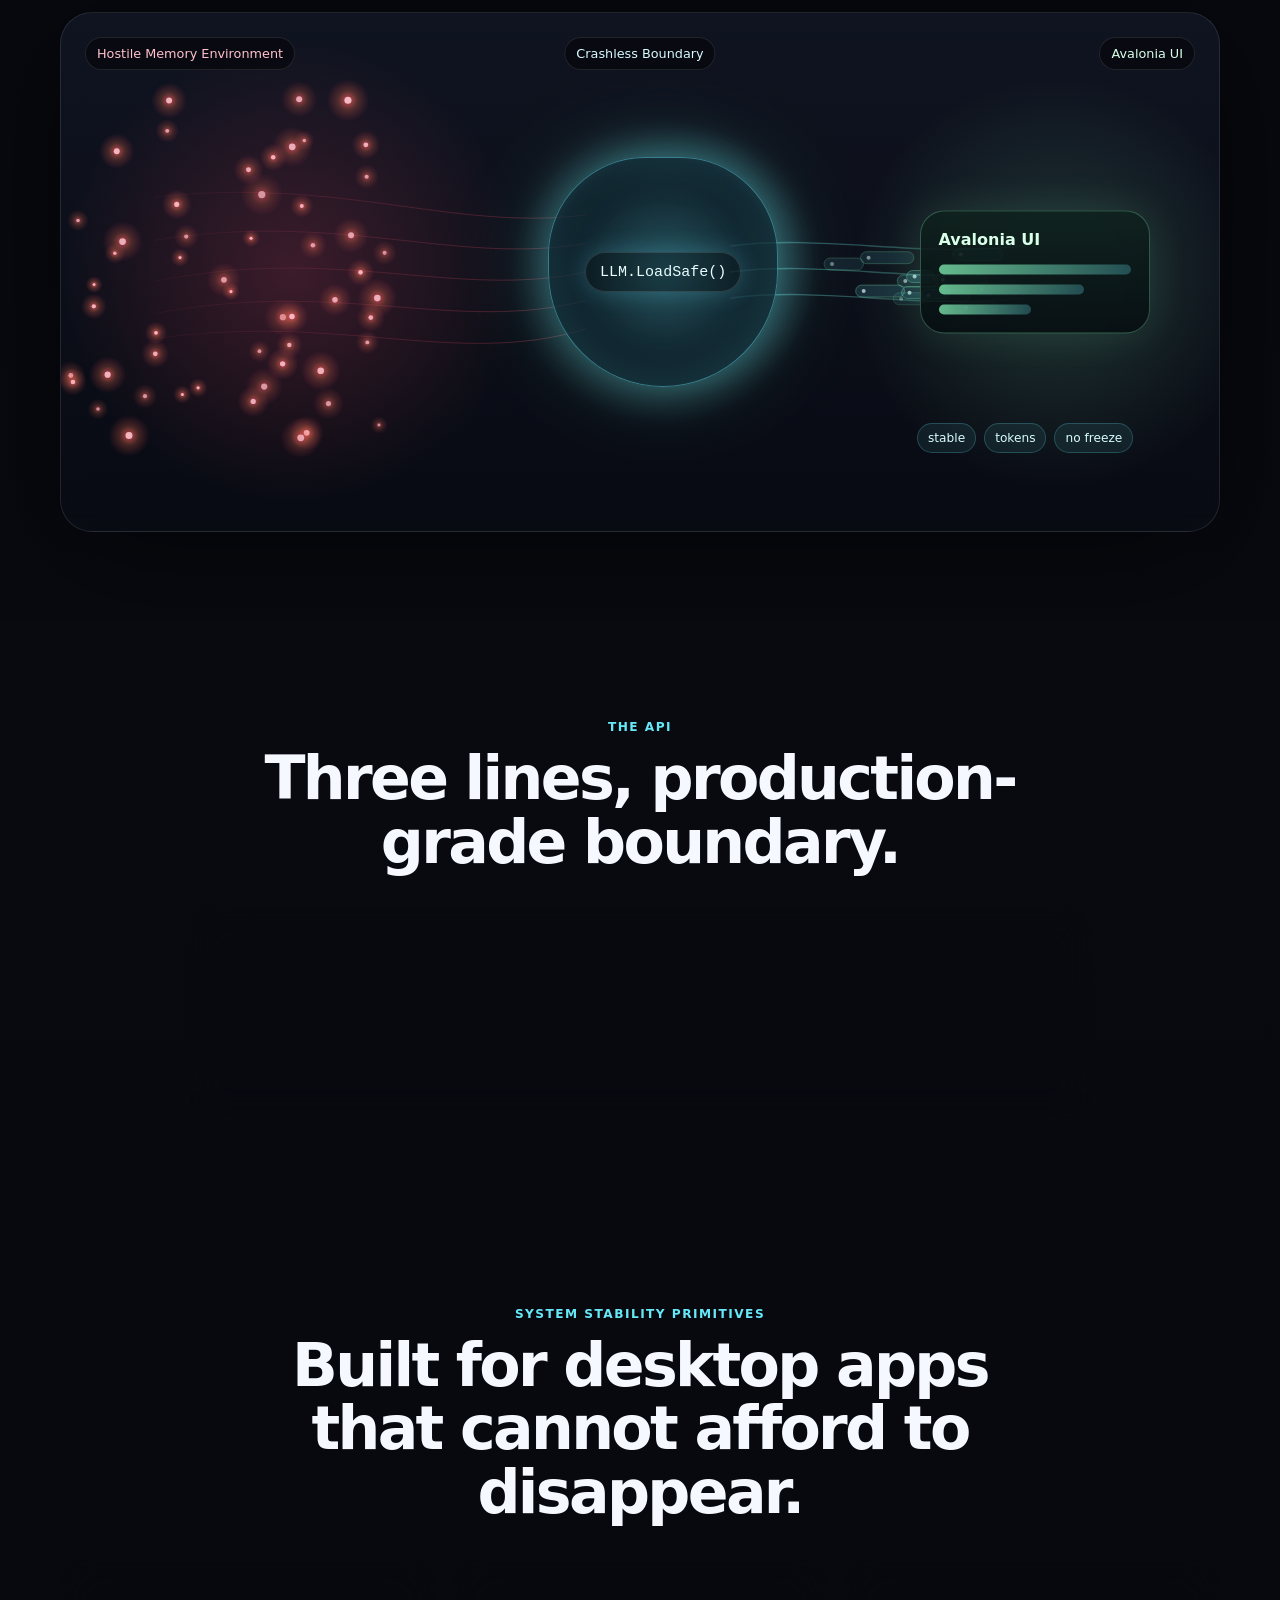
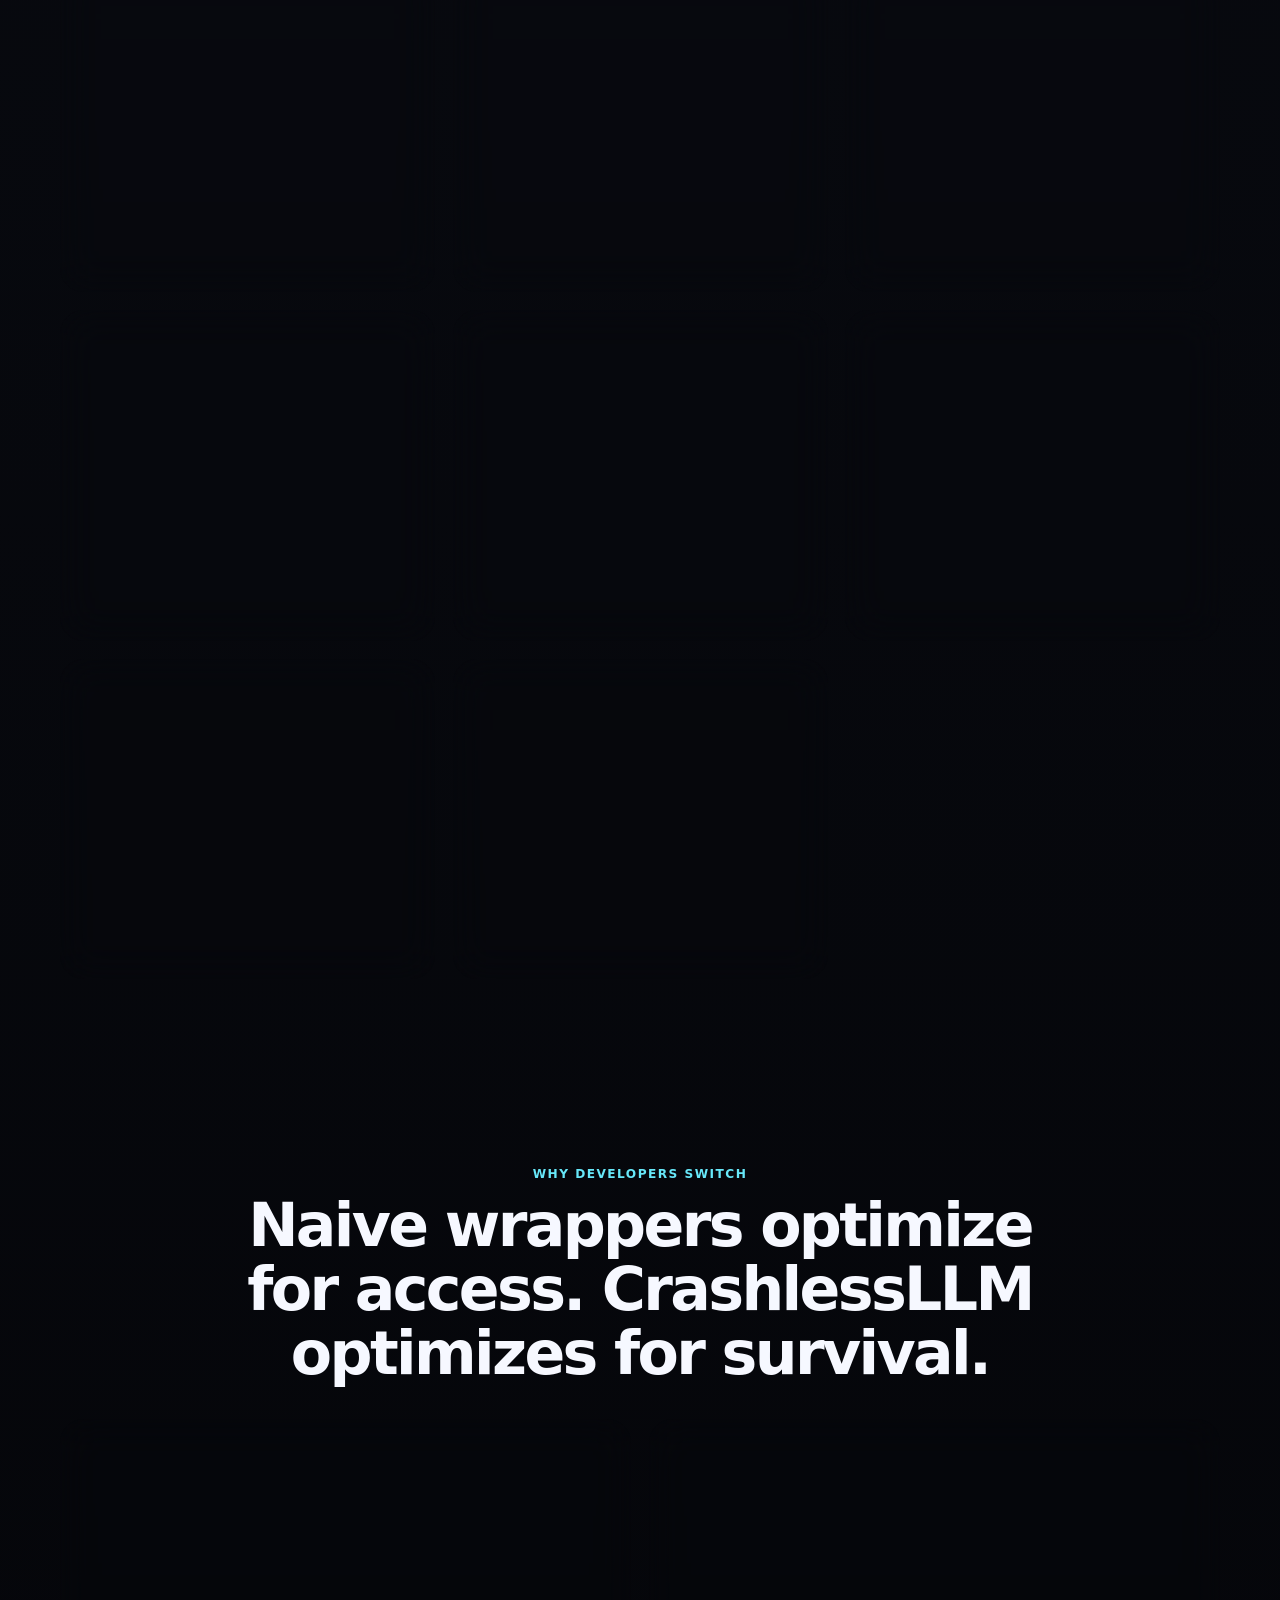
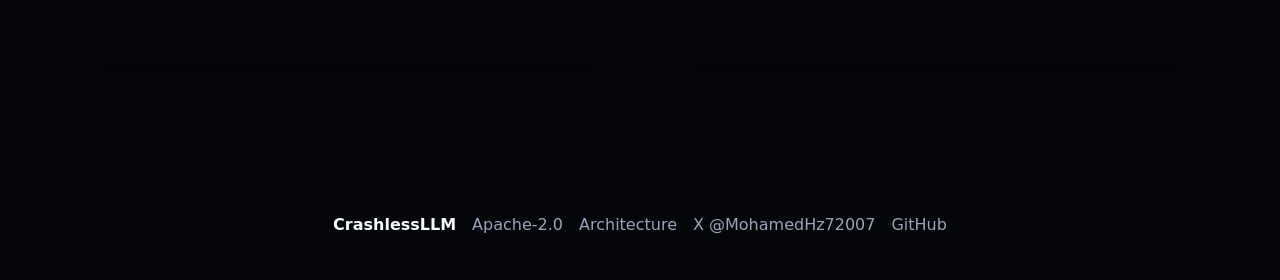
==== commit eab56b21: "Add designed technical docs page. Generated with [Devin](https://cli.devin.ai/docs)  Co-Authored-By:" ====
--- a/index.html
+++ b/index.html
@@ -18,7 +18,7 @@
       <a href="#architecture">Architecture</a>
       <a href="#code">Code</a>
       <a href="#features">Features</a>
-      <a href="docs/ARCHITECTURE.md">Docs</a>
+      <a href="docs/">Docs</a>
       <a href="https://x.com/MohamedHz72007">X</a>
     </nav>
     <a class="nav-github" href="https://github.com/mohamedhossammohamed/CrashlessLLM">GitHub</a>
@@ -191,7 +191,7 @@
   <footer class="footer section-shell">
     <span>CrashlessLLM</span>
     <span>Apache-2.0</span>
-    <a href="docs/ARCHITECTURE.md">Architecture</a>
+    <a href="docs/">Architecture</a>
     <a href="https://x.com/MohamedHz72007">X @MohamedHz72007</a>
     <a href="https://github.com/mohamedhossammohamed/CrashlessLLM">GitHub</a>
   </footer>
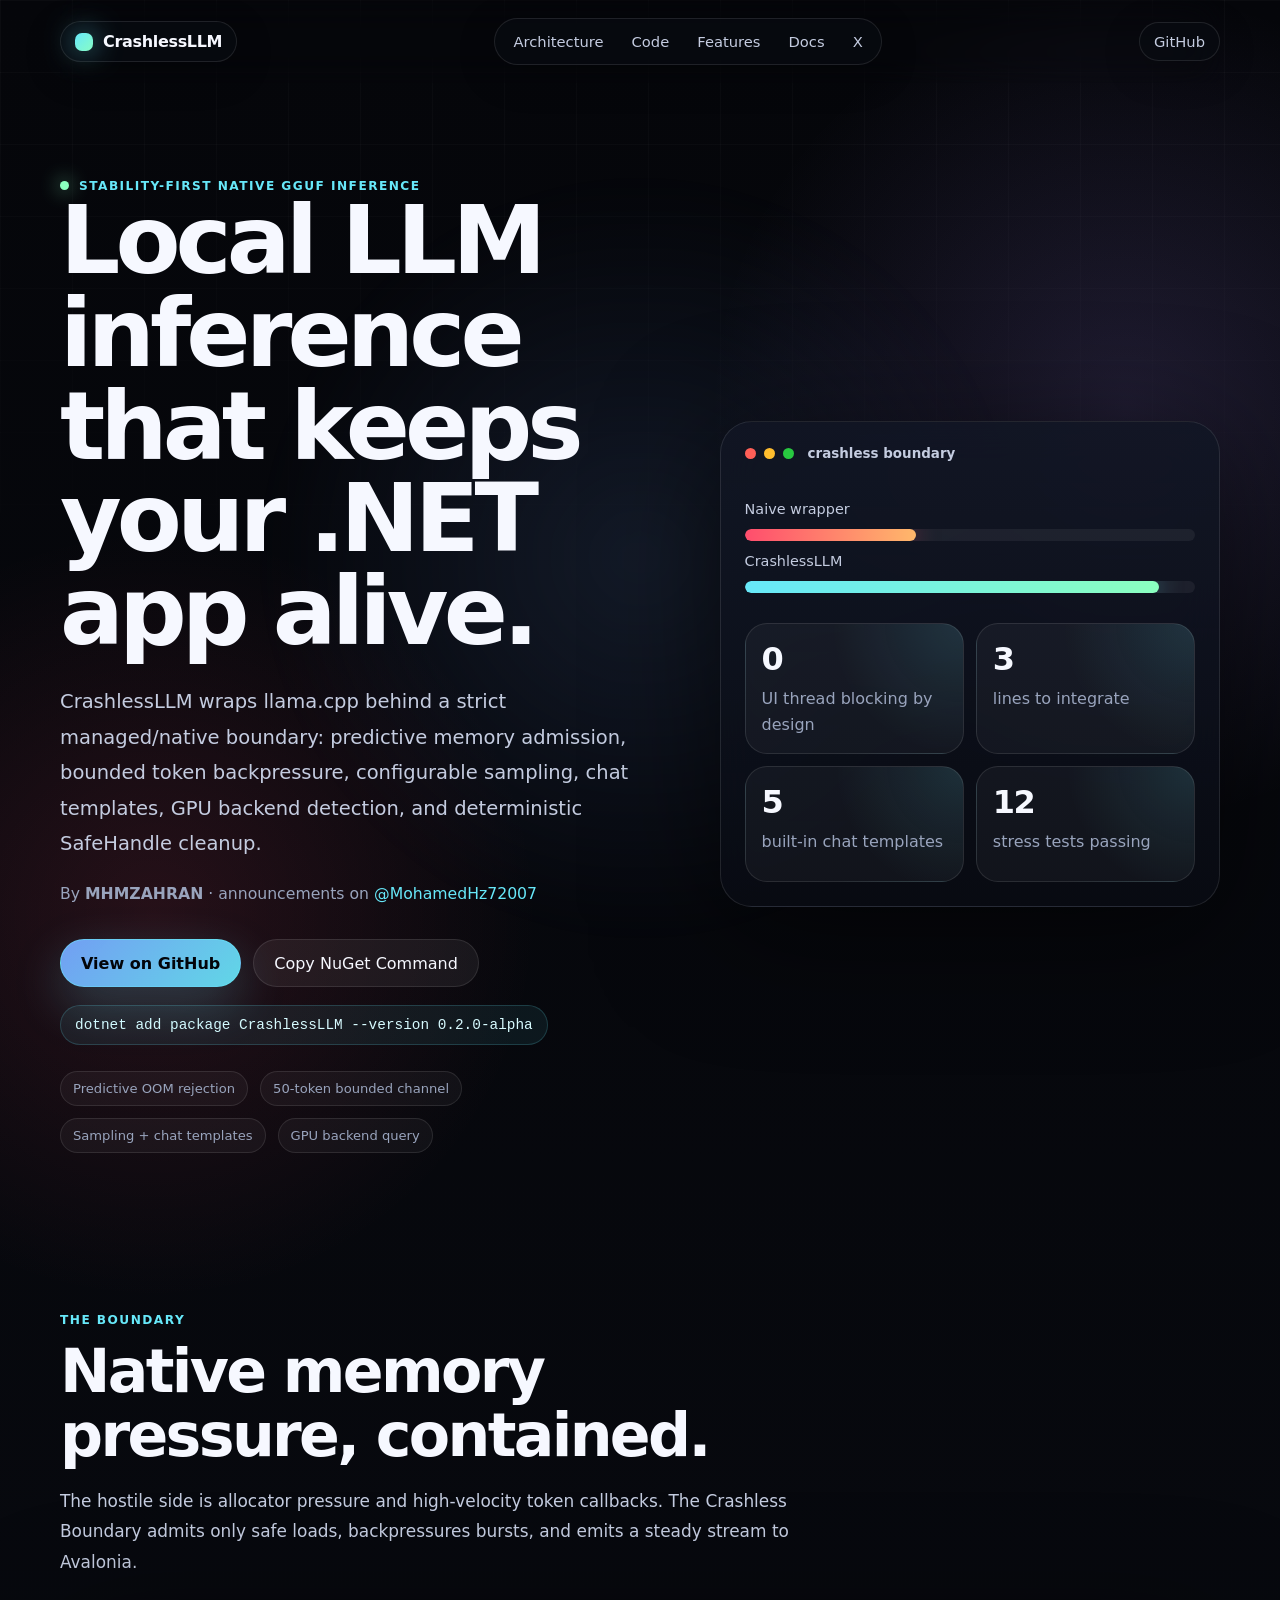
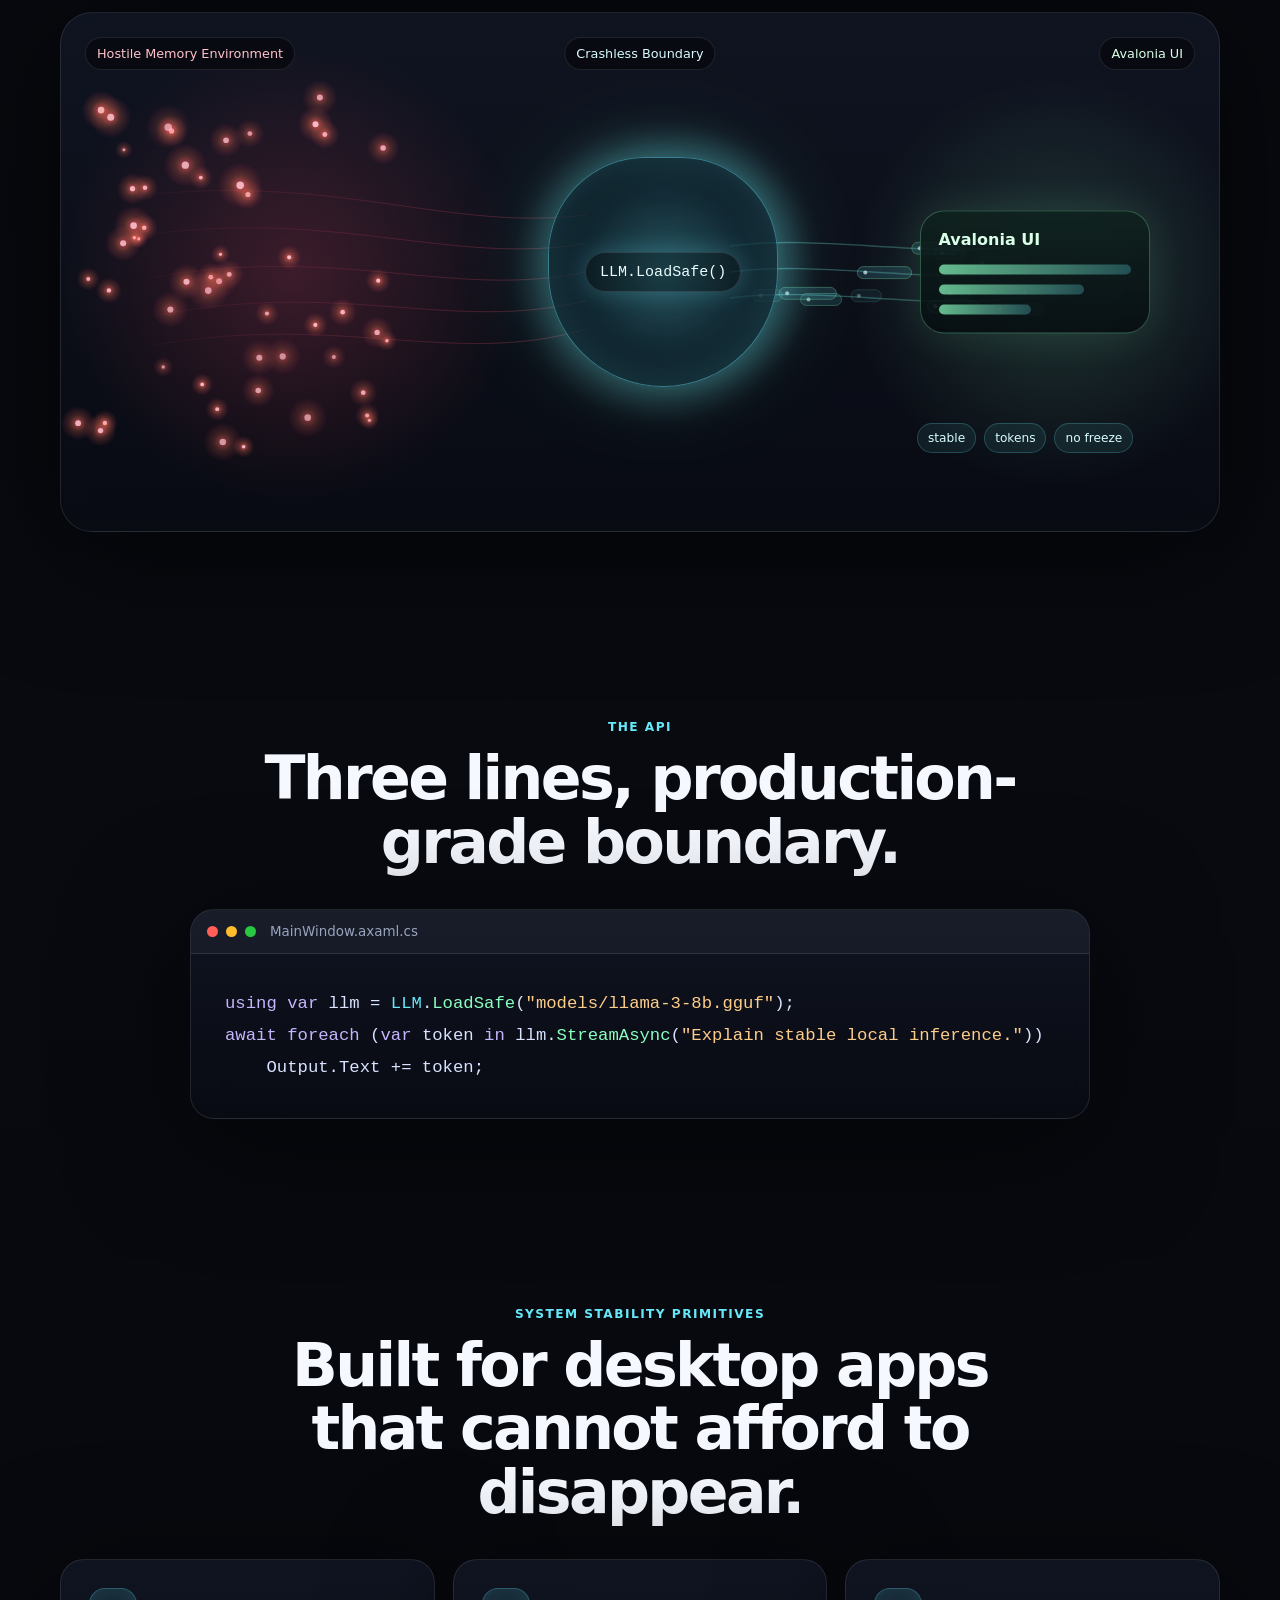
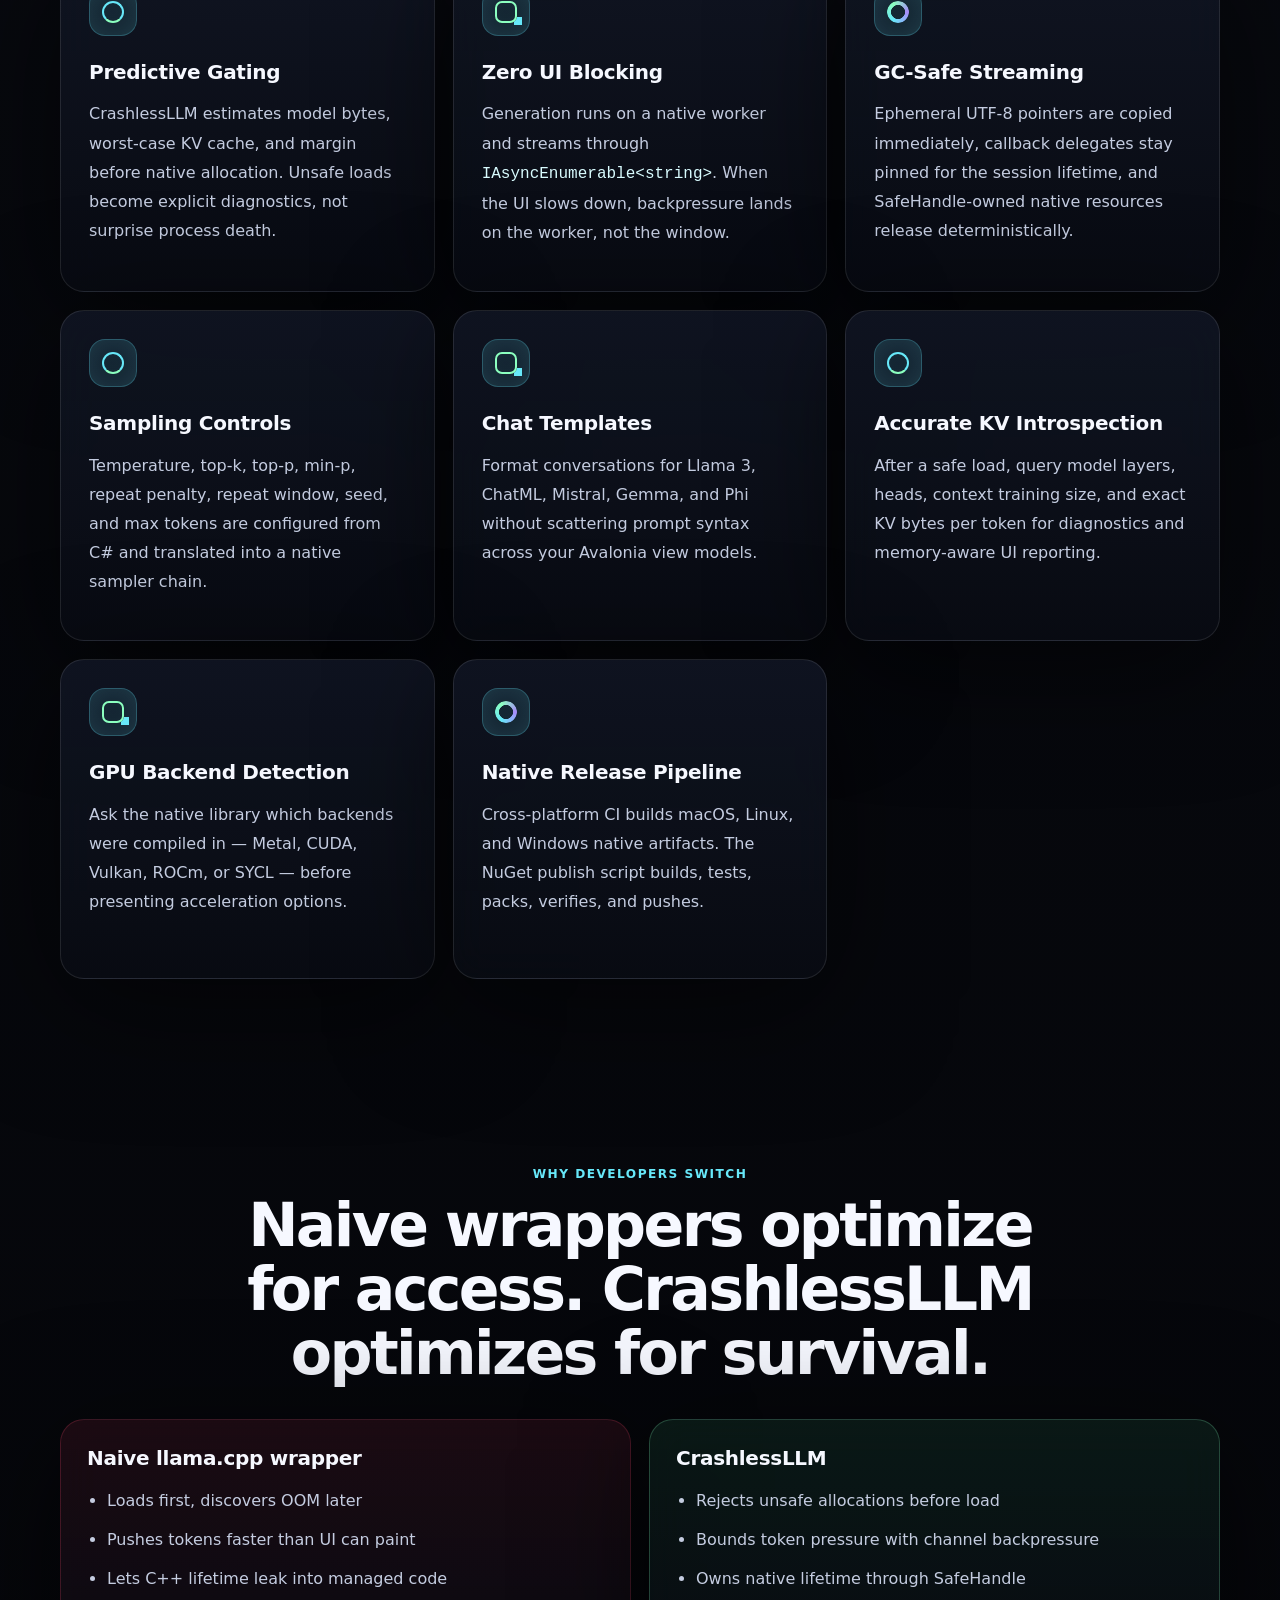
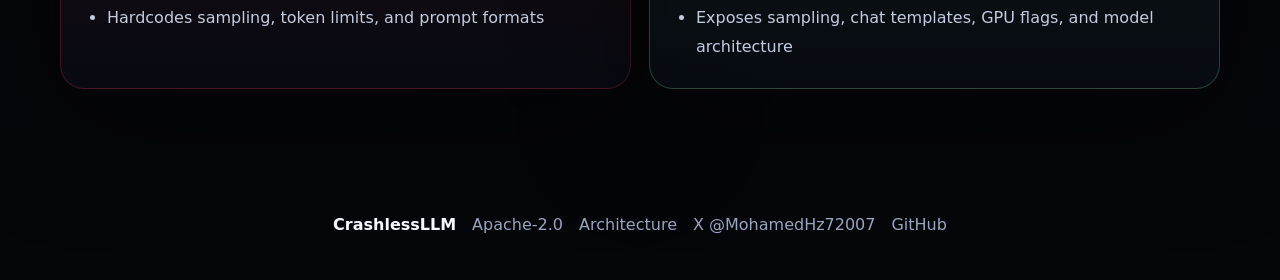
==== commit 1f319ab9: "Add social preview image and OG/Twitter Card metadata. - Created 1200x630 social-card.png with dark " ====
--- a/index.html
+++ b/index.html
@@ -5,6 +5,15 @@
   <meta name="viewport" content="width=device-width, initial-scale=1">
   <title>CrashlessLLM — Crash-resistant local LLMs for .NET</title>
   <meta name="description" content="CrashlessLLM is a zero-config, crash-resistant native embedding layer for local GGUF LLMs in .NET and Avalonia apps with predictive gating, sampling controls, chat templates, and bounded streaming.">
+  <meta property="og:type" content="website">
+  <meta property="og:url" content="https://mohamedhossammohamed.github.io/CrashlessLLM/">
+  <meta property="og:title" content="CrashlessLLM — Crash-resistant local LLMs for .NET">
+  <meta property="og:description" content="CrashlessLLM is a zero-config, crash-resistant native embedding layer for local GGUF LLMs in .NET and Avalonia apps with predictive gating, sampling controls, chat templates, and bounded streaming.">
+  <meta property="og:image" content="https://mohamedhossammohamed.github.io/CrashlessLLM/assets/social-card.png">
+  <meta name="twitter:card" content="summary_large_image">
+  <meta name="twitter:title" content="CrashlessLLM — Crash-resistant local LLMs for .NET">
+  <meta name="twitter:description" content="CrashlessLLM is a zero-config, crash-resistant native embedding layer for local GGUF LLMs in .NET and Avalonia apps with predictive gating, sampling controls, chat templates, and bounded streaming.">
+  <meta name="twitter:image" content="https://mohamedhossammohamed.github.io/CrashlessLLM/assets/social-card.png">
   <link rel="stylesheet" href="styles.css">
 </head>
 <body>
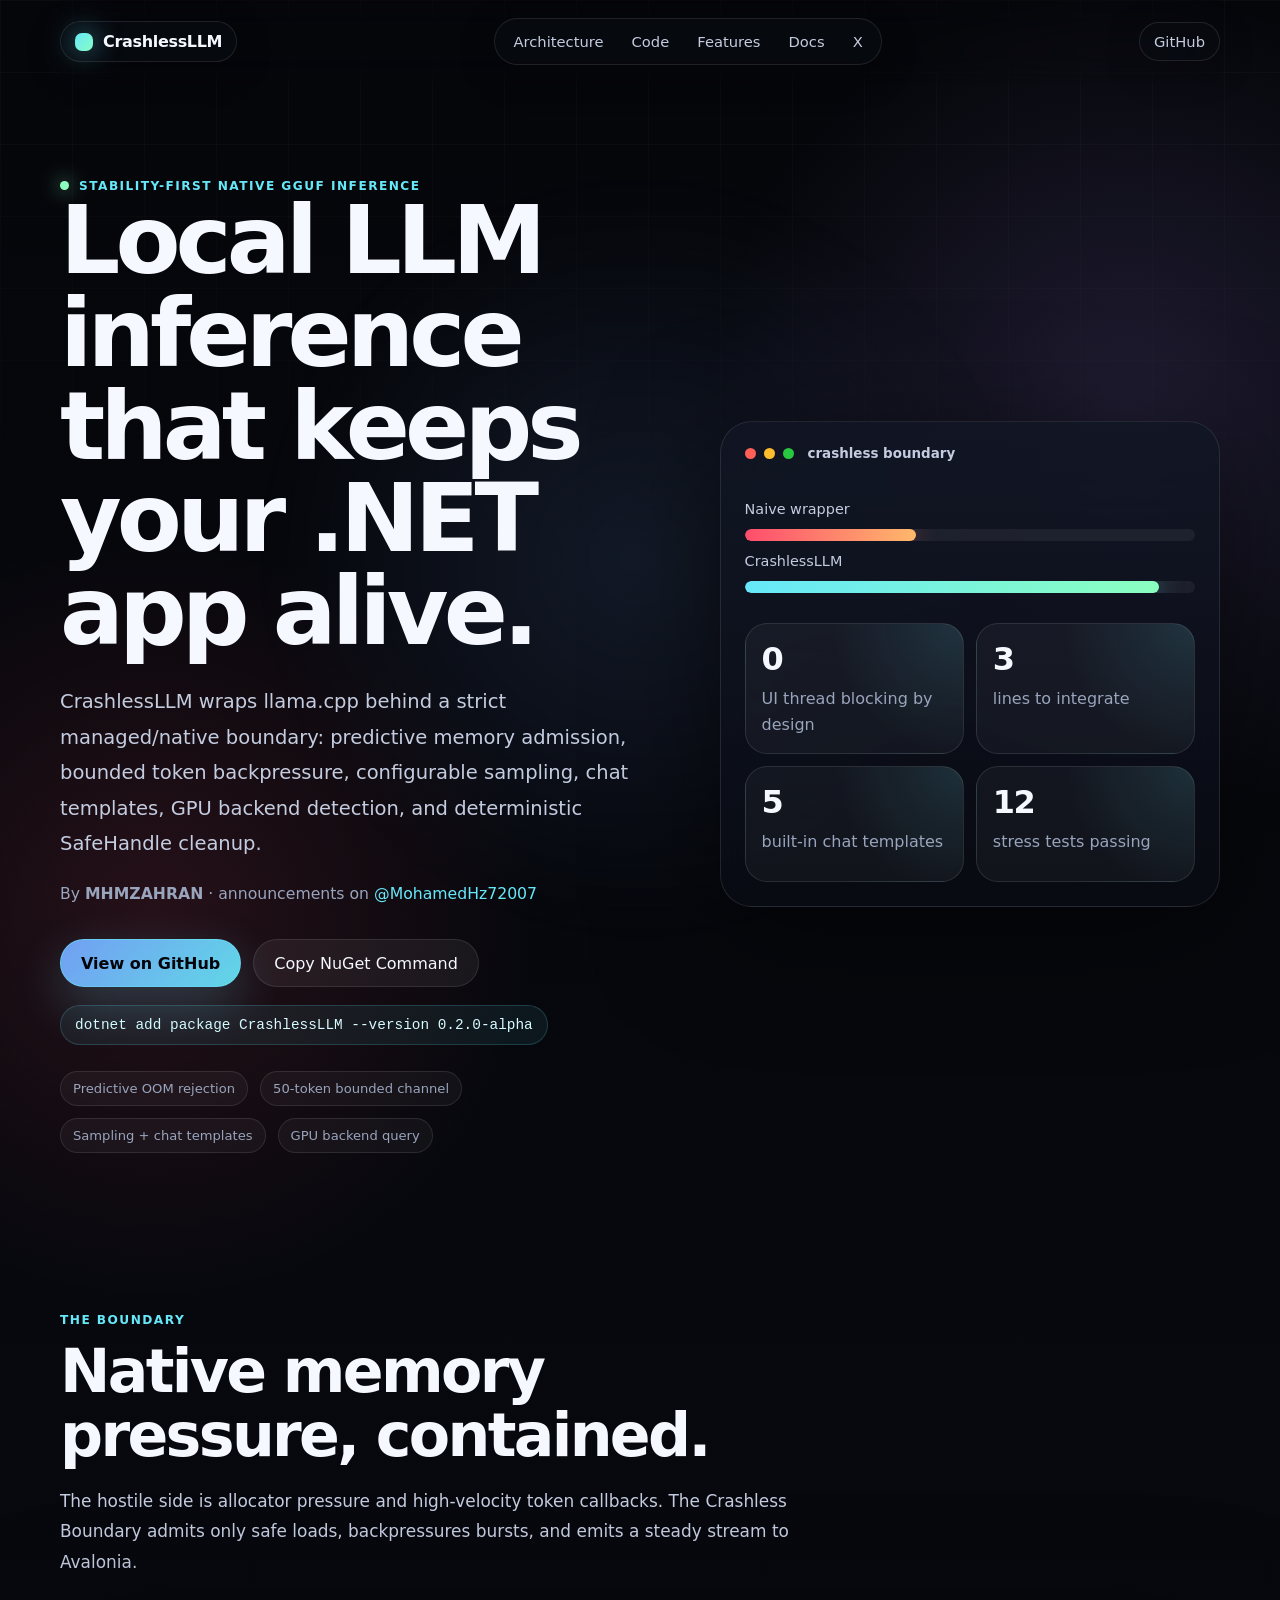
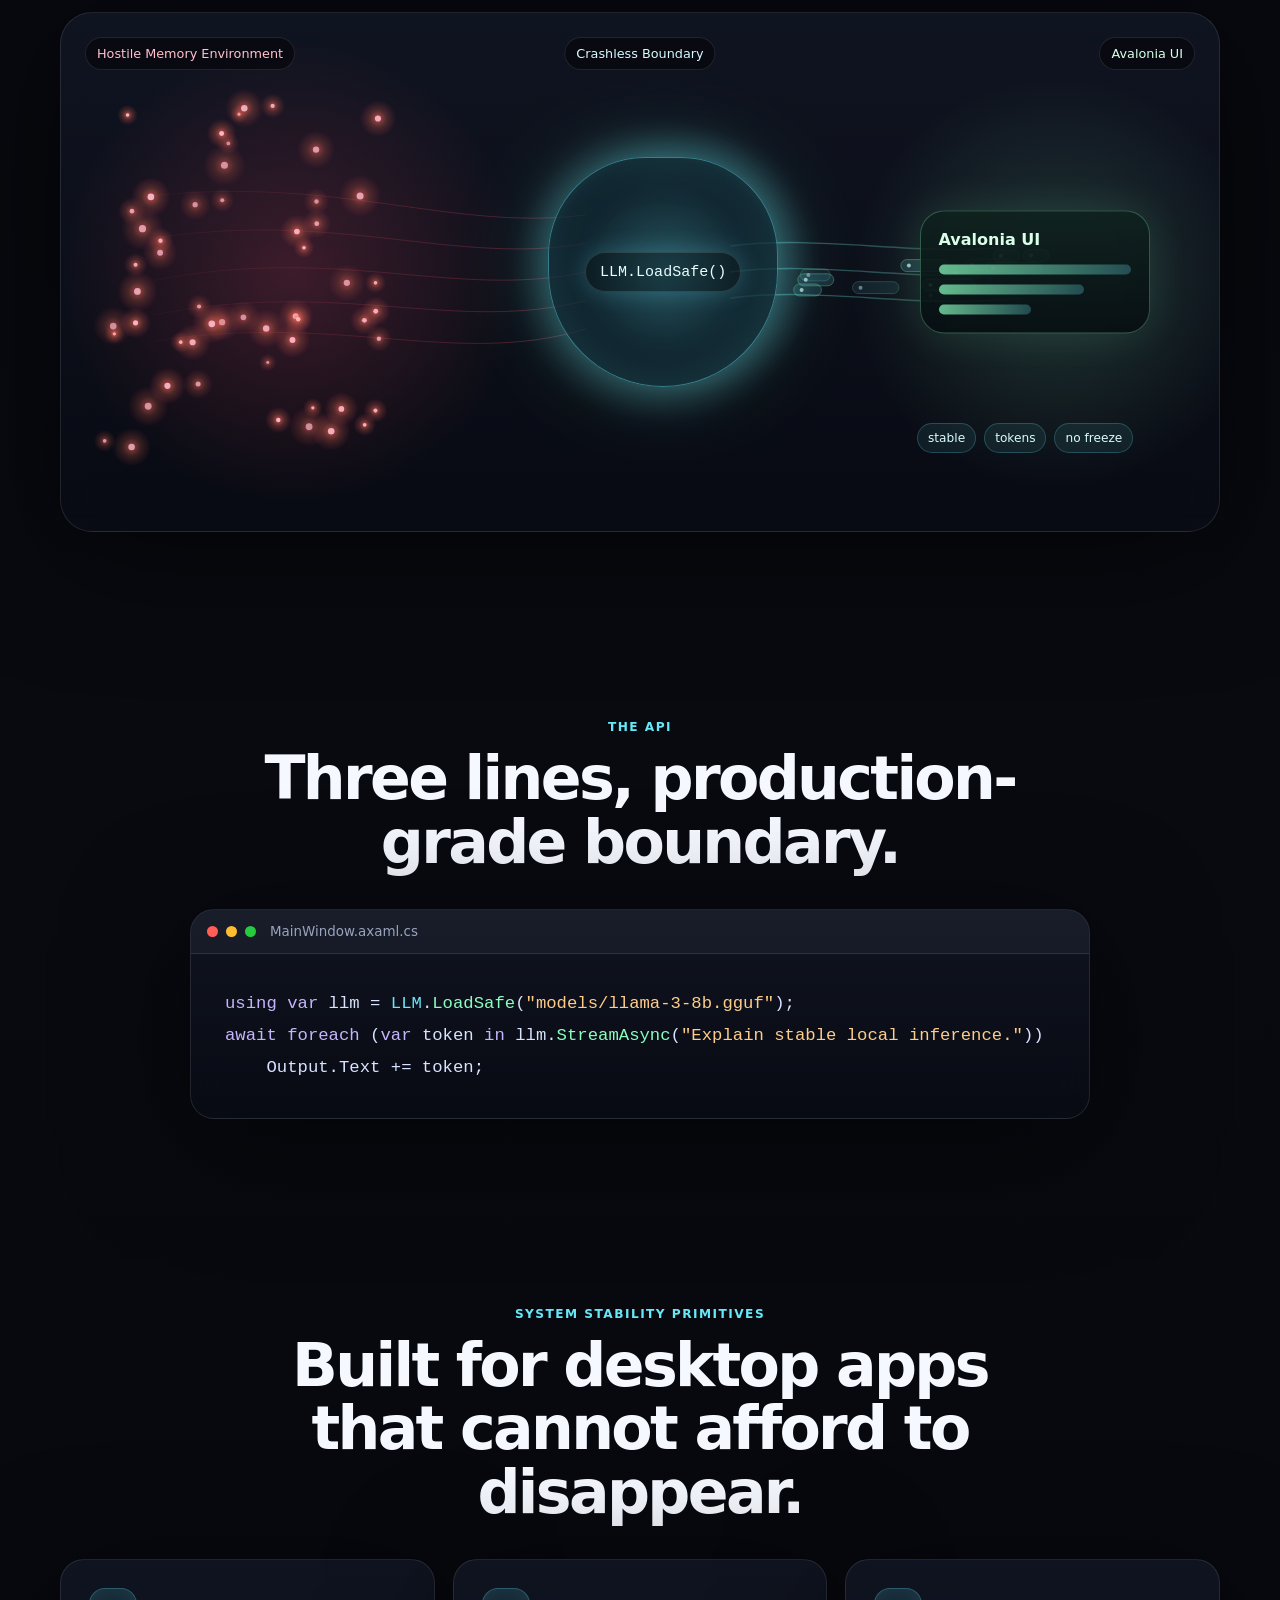
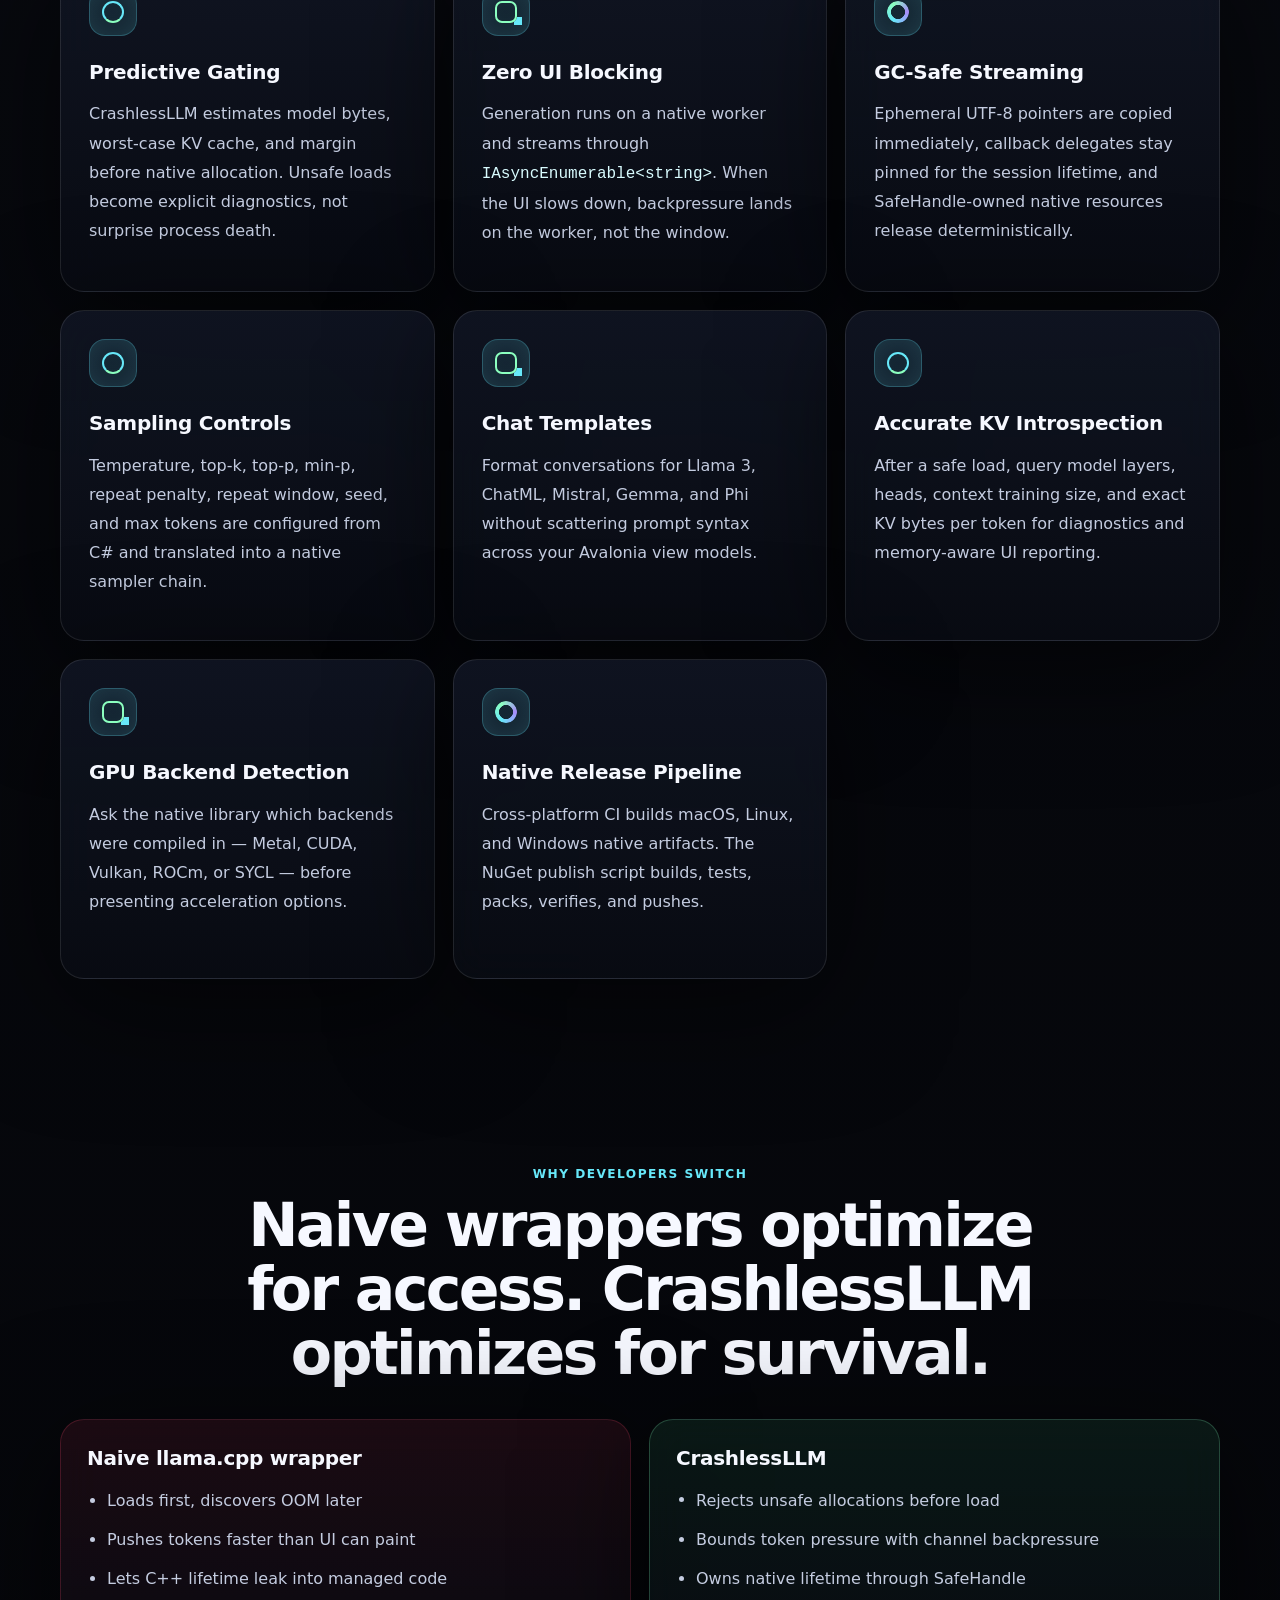
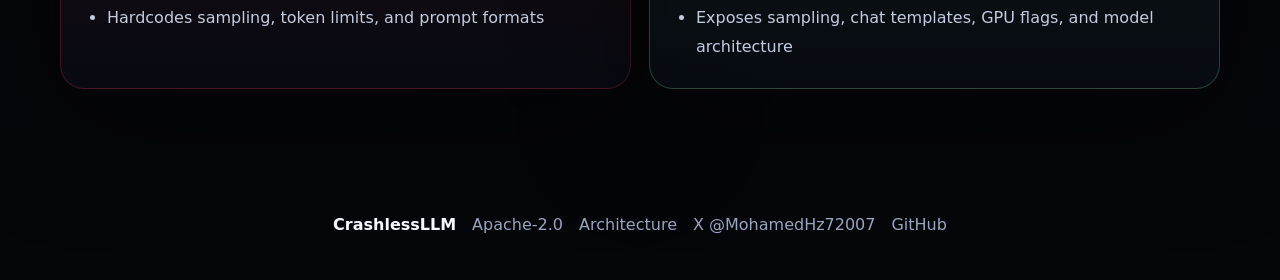
==== commit ac368058: "Add twitter:site and twitter:creator attribution tags. - Added @MohamedHz72007 as both site and crea" ====
--- a/index.html
+++ b/index.html
@@ -14,6 +14,8 @@
   <meta name="twitter:title" content="CrashlessLLM — Crash-resistant local LLMs for .NET">
   <meta name="twitter:description" content="CrashlessLLM is a zero-config, crash-resistant native embedding layer for local GGUF LLMs in .NET and Avalonia apps with predictive gating, sampling controls, chat templates, and bounded streaming.">
   <meta name="twitter:image" content="https://mohamedhossammohamed.github.io/CrashlessLLM/assets/social-card.png">
+  <meta name="twitter:site" content="@MohamedHz72007">
+  <meta name="twitter:creator" content="@MohamedHz72007">
   <link rel="stylesheet" href="styles.css">
 </head>
 <body>
